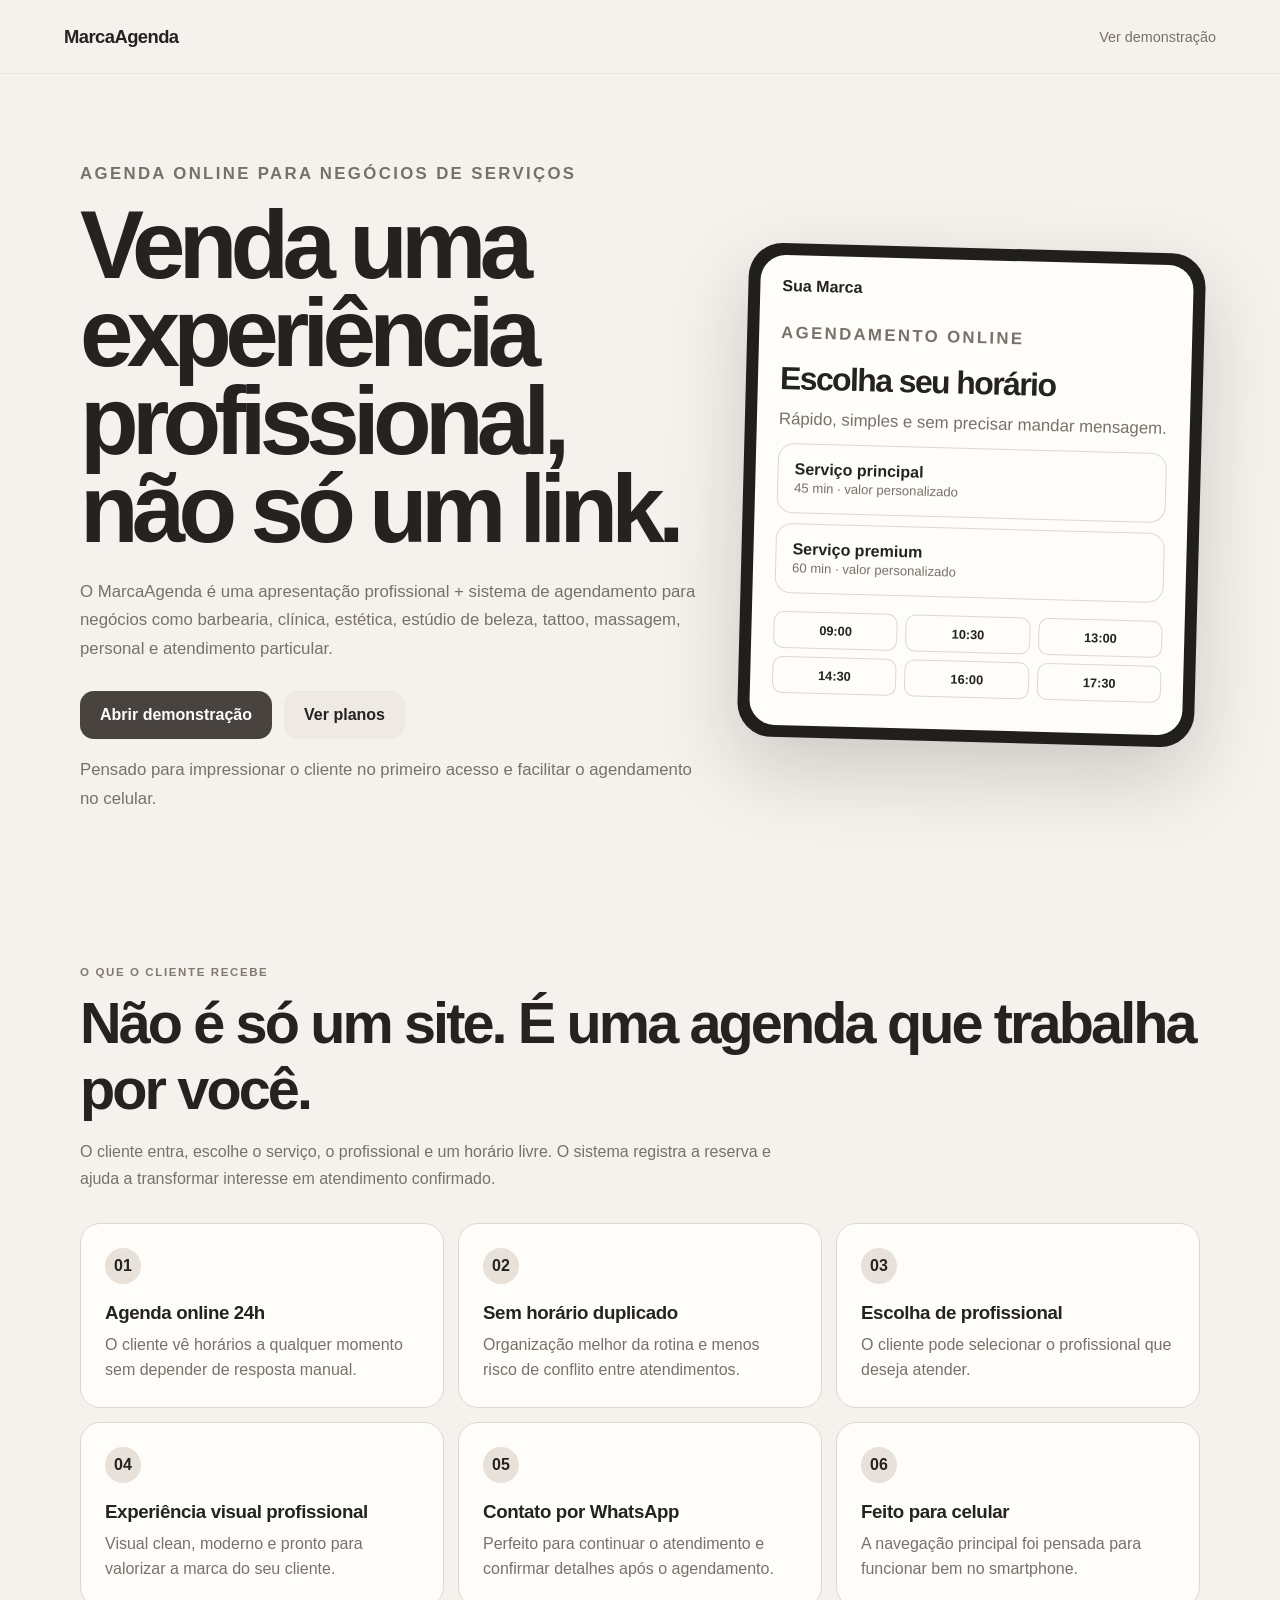
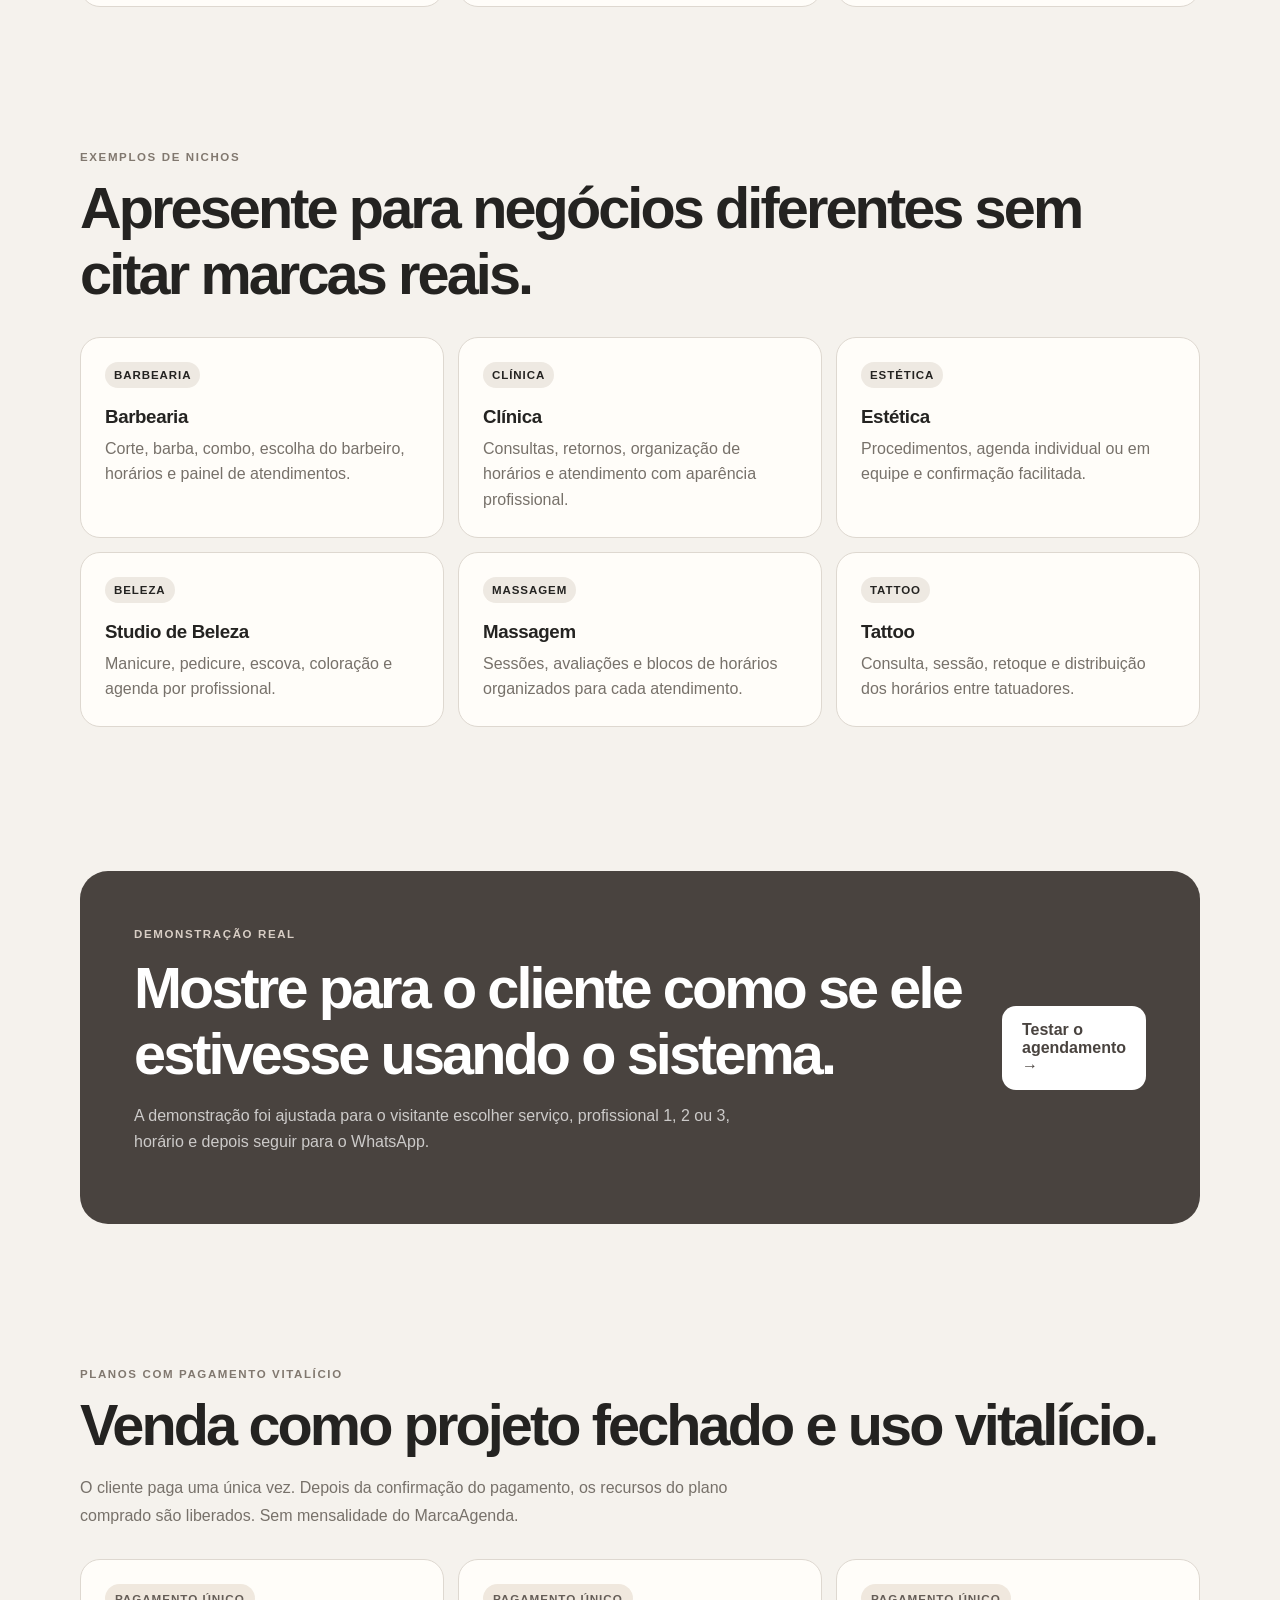
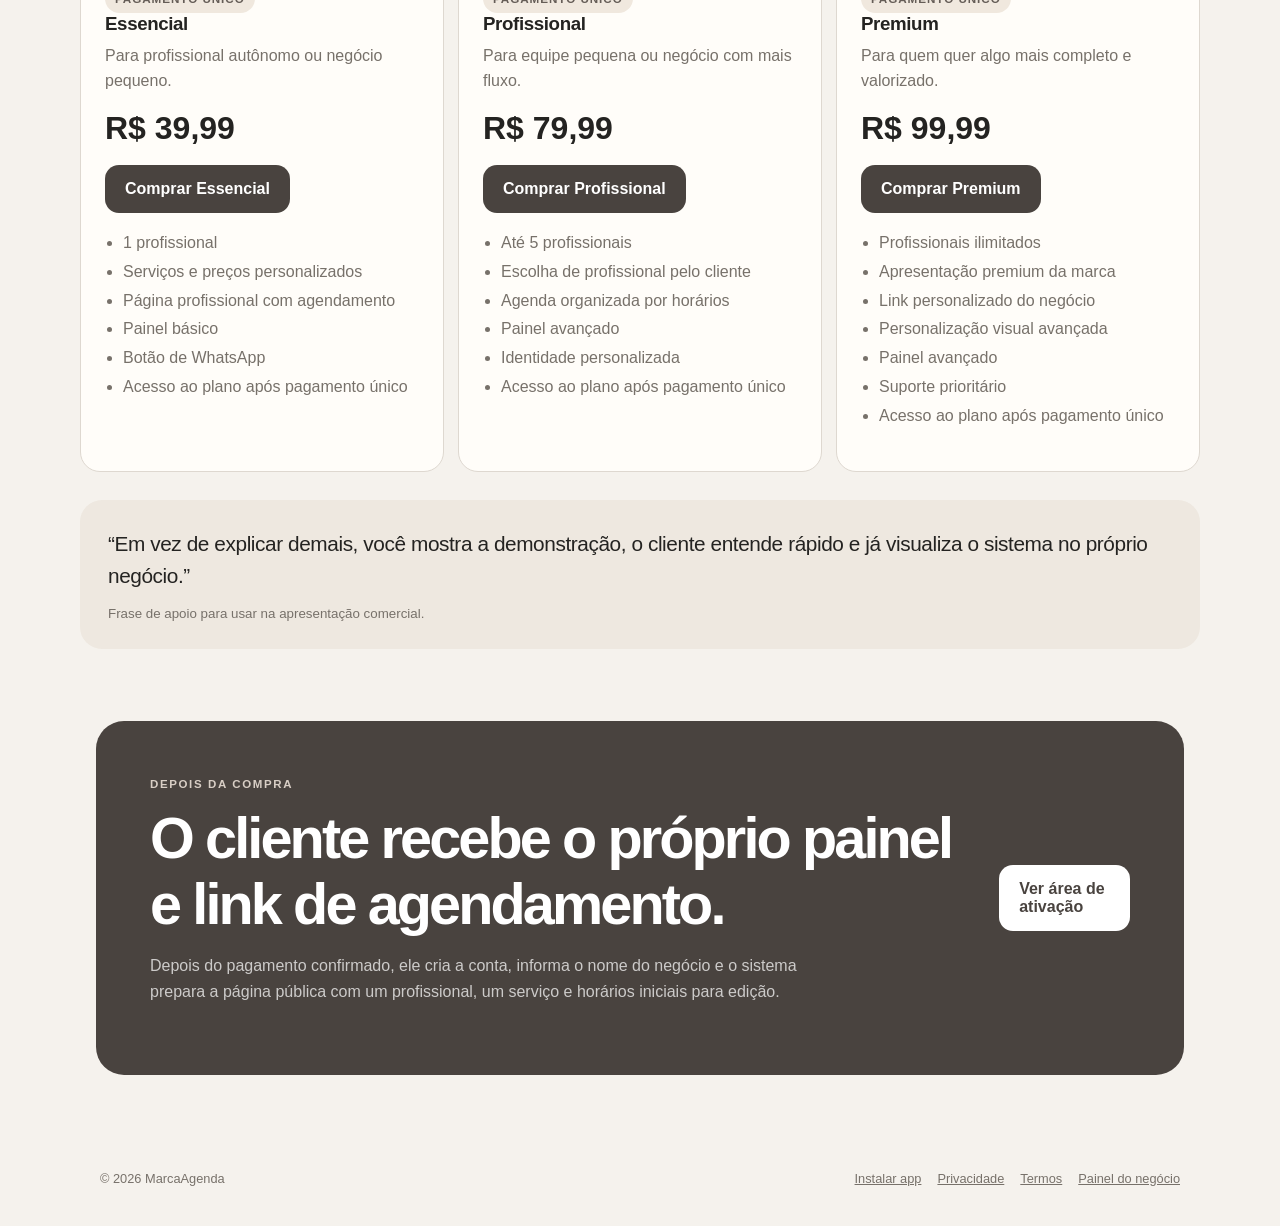
==== index.html @ 830bdfa6 "Add files via upload" ====
<!doctype html>
<html lang="pt-BR">
<head>
  <meta charset="utf-8">
  <meta name="viewport" content="width=device-width,initial-scale=1,viewport-fit=cover">
  <meta name="description" content="Marca Agenda — agendamento online simples, rápido e profissional.">
  <meta name="application-name" content="Marca Agenda">
  <meta name="author" content="Marca Agenda">

  <meta property="og:type" content="website">
  <meta property="og:site_name" content="Marca Agenda">
  <meta property="og:title" content="Marca Agenda">
  <meta property="og:description" content="Agendamento online simples, rápido e profissional.">

  <meta name="twitter:card" content="summary">
  <meta name="twitter:title" content="Marca Agenda">
  <meta name="twitter:description" content="Agendamento online simples, rápido e profissional.">

  <title>Marca Agenda</title>
  <link rel="stylesheet" href="./styles.css">
  <style>
    .sales-shell{width:min(1120px,calc(100% - 32px));margin:auto}
    .sales-hero{padding:86px 0 64px;display:grid;grid-template-columns:1.15fr .85fr;gap:44px;align-items:center}
    .sales-hero h1{font-size:clamp(3rem,8vw,6rem);line-height:.92;letter-spacing:-.07em;margin:0 0 24px;max-width:850px}
    .sales-hero p{font-size:1.05rem;line-height:1.7;color:var(--muted);max-width:650px}
    .hero-actions{display:flex;gap:12px;flex-wrap:wrap;margin-top:28px}
    .cta{display:inline-flex;align-items:center;justify-content:center;text-decoration:none;border-radius:14px;padding:15px 20px;font-weight:760}
    .cta.primary-cta{background:var(--accent);color:white}.cta.soft{background:var(--surface-2);color:var(--text)}
    .mock-phone{background:#211f1d;border-radius:34px;padding:12px;box-shadow:0 30px 80px rgba(20,15,10,.18);transform:rotate(1.5deg)}
    .mock-screen{background:#fffdf9;border-radius:25px;padding:22px;min-height:470px}
    .mock-brand{font-weight:800;margin-bottom:24px}.mock-card{border:1px solid var(--line);border-radius:16px;padding:16px;margin:10px 0}
    .mock-card strong{display:block}.mock-card span{font-size:.82rem;color:var(--muted)}
    .mock-times{display:grid;grid-template-columns:repeat(3,1fr);gap:8px;margin-top:18px}.mock-times b{padding:10px;border:1px solid var(--line);border-radius:10px;text-align:center;font-size:.8rem}
    .section{padding:72px 0}.section-title{font-size:clamp(2rem,5vw,3.6rem);letter-spacing:-.05em;margin:0 0 14px}.section-sub{color:var(--muted);max-width:700px;line-height:1.7}
    .feature-grid,.use-grid,.price-grid{display:grid;grid-template-columns:repeat(3,1fr);gap:14px;margin-top:30px}
    .feature,.use-card,.price-card{background:var(--surface);border:1px solid var(--line);border-radius:20px;padding:24px}
    .feature .num{width:36px;height:36px;border-radius:50%;display:grid;place-items:center;background:var(--accent-soft);font-weight:800;margin-bottom:18px}
    .feature h3,.use-card h3,.price-card h3{margin:0 0 8px;letter-spacing:-.02em}.feature p,.use-card p,.price-card p{color:var(--muted);line-height:1.6;margin:0}
    .use-card .tag{display:inline-block;font-size:.72rem;font-weight:800;letter-spacing:.08em;background:var(--surface-2);padding:7px 9px;border-radius:999px;margin-bottom:18px}
    .demo-band{background:var(--accent);color:white;border-radius:28px;padding:clamp(28px,5vw,54px);display:flex;justify-content:space-between;align-items:center;gap:30px}
    .demo-band p{color:rgba(255,255,255,.72);line-height:1.6;max-width:650px}.demo-band .cta{background:white;color:var(--accent)}
    .price-card strong{display:block;font-size:2rem;margin:16px 0 4px}.price-card ul{padding-left:18px;color:var(--muted);line-height:1.8}
    .mini-note{font-size:.78rem;color:var(--muted)}
    .small-kicker{font-size:.72rem;letter-spacing:.08em;font-weight:800;color:#7a7169}
    .testimonial{background:#eee8e0;border-radius:22px;padding:28px;margin-top:28px}.testimonial blockquote{margin:0;font-size:1.3rem;line-height:1.55;letter-spacing:-.02em}.testimonial small{display:block;margin-top:14px;color:var(--muted)}
    .plan-badge{display:inline-block;background:#f0e8de;border-radius:999px;padding:8px 10px;font-size:.73rem;font-weight:800;letter-spacing:.08em;color:#655d57}
    @media(max-width:820px){.sales-hero{grid-template-columns:1fr;padding-top:52px}.mock-phone{max-width:420px;margin:auto}.feature-grid,.use-grid,.price-grid{grid-template-columns:1fr}.demo-band{flex-direction:column;align-items:flex-start}}
  </style>
<link rel="manifest" href="./manifest.webmanifest">
<link rel="apple-touch-icon" href="./icons/icon-180.png">
<meta name="apple-mobile-web-app-capable" content="yes">
<meta name="apple-mobile-web-app-title" content="MarcaAgenda">
<meta name="theme-color" content="#f5f2ed">
</head>
<body>
  <header class="topbar">
    <a class="brand" href="./">MarcaAgenda</a>
    <a class="quiet-link" href="./demo.html">Ver demonstração</a>
  </header>

  <main class="sales-shell">
    <section class="sales-hero">
      <div>
        <p class="eyebrow">AGENDA ONLINE PARA NEGÓCIOS DE SERVIÇOS</p>
        <h1>Venda uma experiência profissional, não só um link.</h1>
        <p>O MarcaAgenda é uma apresentação profissional + sistema de agendamento para negócios como barbearia, clínica, estética, estúdio de beleza, tattoo, massagem, personal e atendimento particular.</p>
        <div class="hero-actions">
          <a class="cta primary-cta" href="./demo.html">Abrir demonstração</a>
          <a class="cta soft" href="#planos">Ver planos</a>
        </div>
        <p class="mini-note">Pensado para impressionar o cliente no primeiro acesso e facilitar o agendamento no celular.</p>
      </div>
      <div class="mock-phone">
        <div class="mock-screen">
          <div class="mock-brand">Sua Marca</div>
          <p class="eyebrow">AGENDAMENTO ONLINE</p>
          <h2 style="font-size:2rem;letter-spacing:-.05em;margin:0 0 8px">Escolha seu horário</h2>
          <p class="muted">Rápido, simples e sem precisar mandar mensagem.</p>
          <div class="mock-card"><strong>Serviço principal</strong><span>45 min · valor personalizado</span></div>
          <div class="mock-card"><strong>Serviço premium</strong><span>60 min · valor personalizado</span></div>
          <div class="mock-times"><b>09:00</b><b>10:30</b><b>13:00</b><b>14:30</b><b>16:00</b><b>17:30</b></div>
        </div>
      </div>
    </section>

    <section class="section">
      <p class="eyebrow">O QUE O CLIENTE RECEBE</p>
      <h2 class="section-title">Não é só um site. É uma agenda que trabalha por você.</h2>
      <p class="section-sub">O cliente entra, escolhe o serviço, o profissional e um horário livre. O sistema registra a reserva e ajuda a transformar interesse em atendimento confirmado.</p>
      <div class="feature-grid">
        <article class="feature"><div class="num">01</div><h3>Agenda online 24h</h3><p>O cliente vê horários a qualquer momento sem depender de resposta manual.</p></article>
        <article class="feature"><div class="num">02</div><h3>Sem horário duplicado</h3><p>Organização melhor da rotina e menos risco de conflito entre atendimentos.</p></article>
        <article class="feature"><div class="num">03</div><h3>Escolha de profissional</h3><p>O cliente pode selecionar o profissional que deseja atender.</p></article>
        <article class="feature"><div class="num">04</div><h3>Experiência visual profissional</h3><p>Visual clean, moderno e pronto para valorizar a marca do seu cliente.</p></article>
        <article class="feature"><div class="num">05</div><h3>Contato por WhatsApp</h3><p>Perfeito para continuar o atendimento e confirmar detalhes após o agendamento.</p></article>
        <article class="feature"><div class="num">06</div><h3>Feito para celular</h3><p>A navegação principal foi pensada para funcionar bem no smartphone.</p></article>
      </div>
    </section>

    <section class="section">
      <p class="eyebrow">EXEMPLOS DE NICHOS</p>
      <h2 class="section-title">Apresente para negócios diferentes sem citar marcas reais.</h2>
      <div class="use-grid">
        <article class="use-card"><span class="tag">BARBEARIA</span><h3>Barbearia</h3><p>Corte, barba, combo, escolha do barbeiro, horários e painel de atendimentos.</p></article>
        <article class="use-card"><span class="tag">CLÍNICA</span><h3>Clínica</h3><p>Consultas, retornos, organização de horários e atendimento com aparência profissional.</p></article>
        <article class="use-card"><span class="tag">ESTÉTICA</span><h3>Estética</h3><p>Procedimentos, agenda individual ou em equipe e confirmação facilitada.</p></article>
        <article class="use-card"><span class="tag">BELEZA</span><h3>Studio de Beleza</h3><p>Manicure, pedicure, escova, coloração e agenda por profissional.</p></article>
        <article class="use-card"><span class="tag">MASSAGEM</span><h3>Massagem</h3><p>Sessões, avaliações e blocos de horários organizados para cada atendimento.</p></article>
        <article class="use-card"><span class="tag">TATTOO</span><h3>Tattoo</h3><p>Consulta, sessão, retoque e distribuição dos horários entre tatuadores.</p></article>
      </div>
    </section>

    <section class="section">
      <div class="demo-band">
        <div>
          <p class="eyebrow" style="color:#d8cec5">DEMONSTRAÇÃO REAL</p>
          <h2 class="section-title" style="margin-bottom:10px">Mostre para o cliente como se ele estivesse usando o sistema.</h2>
          <p>A demonstração foi ajustada para o visitante escolher serviço, profissional 1, 2 ou 3, horário e depois seguir para o WhatsApp.</p>
        </div>
        <a class="cta" href="./demo.html">Testar o agendamento →</a>
      </div>
    </section>

    <section class="section" id="planos">
      <p class="eyebrow">PLANOS COM PAGAMENTO VITALÍCIO</p>
      <h2 class="section-title">Venda como projeto fechado e uso vitalício.</h2>
      <p class="section-sub">O cliente paga uma única vez. Depois da confirmação do pagamento, os recursos do plano comprado são liberados. Sem mensalidade do MarcaAgenda.</p>
      <div class="price-grid">
        <article class="price-card">
          <span class="plan-badge">PAGAMENTO ÚNICO</span>
          <h3>Essencial</h3>
          <p>Para profissional autônomo ou negócio pequeno.</p>
          <strong>R$ 39,99</strong><a class="cta primary-cta" href="./pagamento.html?plano=essential" style="margin-top:14px">Comprar Essencial</a>
          <ul>
            <li>1 profissional</li>
            <li>Serviços e preços personalizados</li>
            <li>Página profissional com agendamento</li>
            <li>Painel básico</li>
            <li>Botão de WhatsApp</li>
            <li>Acesso ao plano após pagamento único</li>
          </ul>
        </article>
        <article class="price-card">
          <span class="plan-badge">PAGAMENTO ÚNICO</span>
          <h3>Profissional</h3>
          <p>Para equipe pequena ou negócio com mais fluxo.</p>
          <strong>R$ 79,99</strong><a class="cta primary-cta" href="./pagamento.html?plano=professional" style="margin-top:14px">Comprar Profissional</a>
          <ul>
            <li>Até 5 profissionais</li>
            <li>Escolha de profissional pelo cliente</li>
            <li>Agenda organizada por horários</li>
            <li>Painel avançado</li>
            <li>Identidade personalizada</li>
            <li>Acesso ao plano após pagamento único</li>
          </ul>
        </article>
        <article class="price-card">
          <span class="plan-badge">PAGAMENTO ÚNICO</span>
          <h3>Premium</h3>
          <p>Para quem quer algo mais completo e valorizado.</p>
          <strong>R$ 99,99</strong><a class="cta primary-cta" href="./pagamento.html?plano=premium" style="margin-top:14px">Comprar Premium</a>
          <ul>
            <li>Profissionais ilimitados</li>
            <li>Apresentação premium da marca</li>
            <li>Link personalizado do negócio</li>
            <li>Personalização visual avançada</li>
            <li>Painel avançado</li>
            <li>Suporte prioritário</li>
            <li>Acesso ao plano após pagamento único</li>
          </ul>
        </article>
      </div>
      <div class="testimonial">
        <blockquote>“Em vez de explicar demais, você mostra a demonstração, o cliente entende rápido e já visualiza o sistema no próprio negócio.”</blockquote>
        <small>Frase de apoio para usar na apresentação comercial.</small>
      </div>
    </section>
  <section class="sales-shell" style="padding-bottom:72px"><div class="demo-band"><div><p class="eyebrow" style="color:#d8cec5">DEPOIS DA COMPRA</p><h2 class="section-title" style="margin-bottom:10px">O cliente recebe o próprio painel e link de agendamento.</h2><p>Depois do pagamento confirmado, ele cria a conta, informa o nome do negócio e o sistema prepara a página pública com um profissional, um serviço e horários iniciais para edição.</p></div><a class="cta" href="./ativar.html">Ver área de ativação</a></div></section></main>

  <footer>
    <span>© 2026 MarcaAgenda</span>
    <nav><a href="./instalar.html">Instalar app</a><a href="./privacidade.html">Privacidade</a><a href="./termos.html">Termos</a><a href="./admin.html">Painel do negócio</a></nav>
  </footer>
<script src="./pwa.js" defer></script>
</body>
</html>
---- styles.css ----
:root{
  --bg:#f5f2ed;--surface:#fffdf9;--surface-2:#eee9e2;--text:#242321;--muted:#77716a;
  --line:#ded8d0;--accent:#49433f;--accent-soft:#e8e1d9;--ok:#305f47;--danger:#8a3c35;
  --shadow:0 20px 55px rgba(40,33,28,.08);--radius:24px
}
*{box-sizing:border-box}html{scroll-behavior:smooth}body{margin:0;background:var(--bg);color:var(--text);font-family:Inter,ui-sans-serif,-apple-system,BlinkMacSystemFont,"Segoe UI",sans-serif}
a{color:inherit}.topbar{height:74px;display:flex;align-items:center;justify-content:space-between;padding:0 clamp(20px,5vw,72px);border-bottom:1px solid rgba(80,70,60,.08)}
.brand{text-decoration:none;font-weight:760;letter-spacing:-.03em;font-size:1.15rem}.quiet-link{text-decoration:none;font-size:.9rem;color:var(--muted)}
.shell{width:min(1080px,calc(100% - 32px));margin:0 auto;padding:72px 0 56px}.hero{display:flex;align-items:end;justify-content:space-between;gap:24px;margin-bottom:28px}
.eyebrow{font-size:.72rem;font-weight:800;letter-spacing:.14em;color:#81786f;margin:0 0 12px}.hero h1{font-size:clamp(2.2rem,7vw,4.8rem);line-height:.95;letter-spacing:-.06em;margin:0 0 18px;max-width:760px}
.muted,.panel-head p{color:var(--muted);margin:0;line-height:1.55}.status-pill{border:1px solid var(--line);background:rgba(255,255,255,.38);padding:10px 14px;border-radius:999px;font-size:.82rem;color:var(--muted);white-space:nowrap}
.booking-card{background:var(--surface);border:1px solid var(--line);border-radius:var(--radius);box-shadow:var(--shadow);overflow:hidden}.steps{display:grid;grid-template-columns:repeat(4,1fr);border-bottom:1px solid var(--line)}
.step{appearance:none;border:0;background:transparent;padding:18px 12px;color:#8a837b;font-weight:650}.step span{display:inline-grid;place-items:center;width:25px;height:25px;border-radius:50%;border:1px solid var(--line);margin-right:7px;font-size:.78rem}.step.active{color:var(--text);background:#faf7f3}.step.active span{background:var(--accent);color:white;border-color:var(--accent)}
.panel{padding:clamp(24px,5vw,52px)}.panel-head{margin-bottom:26px}.panel-head h2{font-size:clamp(1.5rem,4vw,2.2rem);letter-spacing:-.04em;margin:8px 0 8px}.back{border:0;background:transparent;padding:0;color:var(--muted);cursor:pointer}
.hidden{display:none!important}.option-grid{display:grid;grid-template-columns:repeat(auto-fit,minmax(220px,1fr));gap:12px}.option{border:1px solid var(--line);background:#fff;border-radius:17px;padding:20px;text-align:left;cursor:pointer;transition:.18s ease}.option:hover{transform:translateY(-2px);border-color:#bdb3aa}.option strong{display:block;font-size:1rem;margin-bottom:7px}.option .meta{color:var(--muted);font-size:.88rem}.option .price{margin-top:14px;font-weight:760}
.field{display:flex;flex-direction:column;gap:8px}.field span{font-size:.82rem;font-weight:700;color:#635d57}.field input,.field textarea{width:100%;border:1px solid var(--line);background:white;border-radius:14px;padding:14px 15px;font:inherit;color:var(--text);outline:none}.field input:focus,.field textarea:focus{border-color:#91877e;box-shadow:0 0 0 3px rgba(73,67,63,.08)}.field.compact{max-width:280px;margin-bottom:22px}
.time-grid{display:grid;grid-template-columns:repeat(auto-fill,minmax(94px,1fr));gap:9px}.time{border:1px solid var(--line);background:white;border-radius:12px;padding:12px;cursor:pointer;font-weight:700}.time:hover{border-color:#8b8178}.time.selected{background:var(--accent);color:white}
.form-grid{display:grid;grid-template-columns:1fr 1fr;gap:16px}.form-grid .field:nth-child(4),.consent,.privacy-note,.form-grid button{grid-column:1/-1}.consent{display:flex;gap:10px;align-items:flex-start;color:var(--muted);font-size:.88rem}.privacy-note{font-size:.78rem;line-height:1.5;color:var(--muted)}
.primary,.secondary{border:0;border-radius:14px;padding:15px 18px;font:inherit;font-weight:760;cursor:pointer}.primary{background:var(--accent);color:white}.secondary{background:var(--surface-2);color:var(--text)}.primary:disabled{opacity:.55;cursor:not-allowed}
.alert{margin:20px 24px 0;border:1px solid #e5b9b3;background:#fff5f3;color:var(--danger);padding:13px 15px;border-radius:12px;font-size:.9rem}
.success{text-align:center}.success-icon{width:58px;height:58px;border-radius:50%;display:grid;place-items:center;margin:0 auto 18px;background:#e8f2ec;color:var(--ok);font-size:1.6rem;font-weight:800}.confirmation{margin:24px auto;max-width:480px;background:#f5f1eb;border-radius:16px;padding:18px;line-height:1.7}
footer{display:flex;justify-content:space-between;gap:20px;align-items:center;width:min(1080px,calc(100% - 32px));margin:0 auto;padding:24px 0 40px;color:var(--muted);font-size:.8rem}footer nav{display:flex;gap:16px}
.skeleton-grid:empty:before{content:"Carregando opções...";color:var(--muted)}
.legal{width:min(760px,calc(100% - 32px));margin:0 auto;padding:72px 0}.legal h1{font-size:clamp(2.2rem,7vw,4rem);letter-spacing:-.05em}.legal h2{margin-top:38px}.legal p,.legal li{color:#5f5953;line-height:1.75}
.admin-shell{width:min(1180px,calc(100% - 32px));margin:0 auto;padding:48px 0}.admin-card{background:var(--surface);border:1px solid var(--line);border-radius:var(--radius);padding:28px}.admin-grid{display:grid;grid-template-columns:repeat(3,1fr);gap:12px}.metric{background:#f5f1eb;border-radius:16px;padding:18px}.metric strong{font-size:1.7rem;display:block;margin-top:6px}.table-wrap{overflow:auto;margin-top:18px}table{width:100%;border-collapse:collapse}th,td{text-align:left;padding:13px;border-bottom:1px solid var(--line);font-size:.88rem}th{color:var(--muted);font-size:.75rem}
@media(max-width:720px){.shell{padding-top:40px}.hero{align-items:flex-start;flex-direction:column}.status-pill{display:none}.steps{overflow:auto;grid-template-columns:repeat(4,minmax(125px,1fr))}.step{font-size:.78rem}.form-grid{grid-template-columns:1fr}.admin-grid{grid-template-columns:1fr}.topbar{padding:0 20px}}

.slot-group{width:100%;margin:8px 0 20px}.slot-group h3{font-size:.92rem;color:var(--muted);margin:0 0 10px;letter-spacing:.02em}

/* Installable app: respect device safe areas and keep forms usable on mobile. */
.ma-connection{padding:12px 20px;background:#fff5e7;color:#553b16;text-align:center;font-size:.9rem;line-height:1.5}
.ma-connection[hidden],[data-install-app][hidden]{display:none!important}
@media(display-mode:standalone){body{padding-top:env(safe-area-inset-top);padding-bottom:env(safe-area-inset-bottom)}.topbar{height:auto;min-height:74px;gap:12px;flex-wrap:wrap;padding-top:14px;padding-bottom:14px}}
@media(max-width:720px){input,select,textarea{font-size:16px!important}footer,footer nav{flex-wrap:wrap}.topbar{gap:12px}.topbar .quiet-link{font-size:.8rem}}
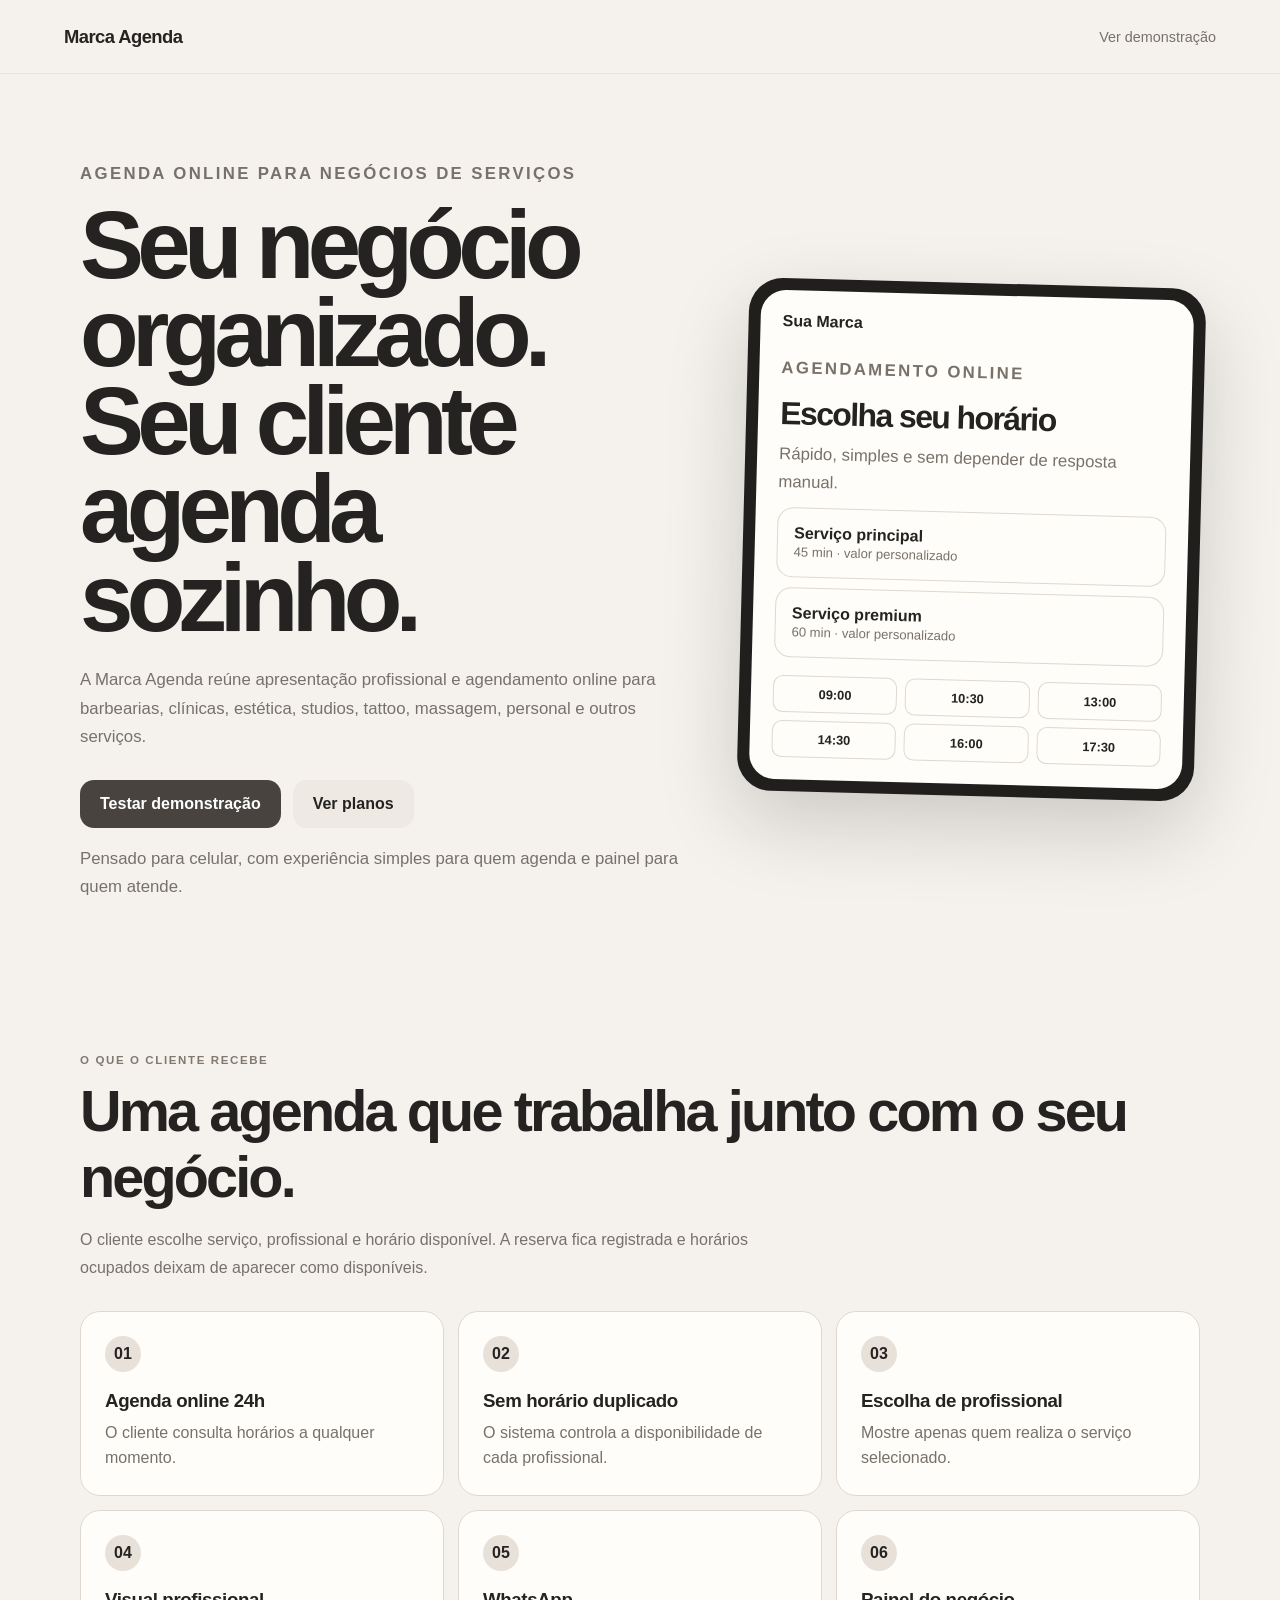
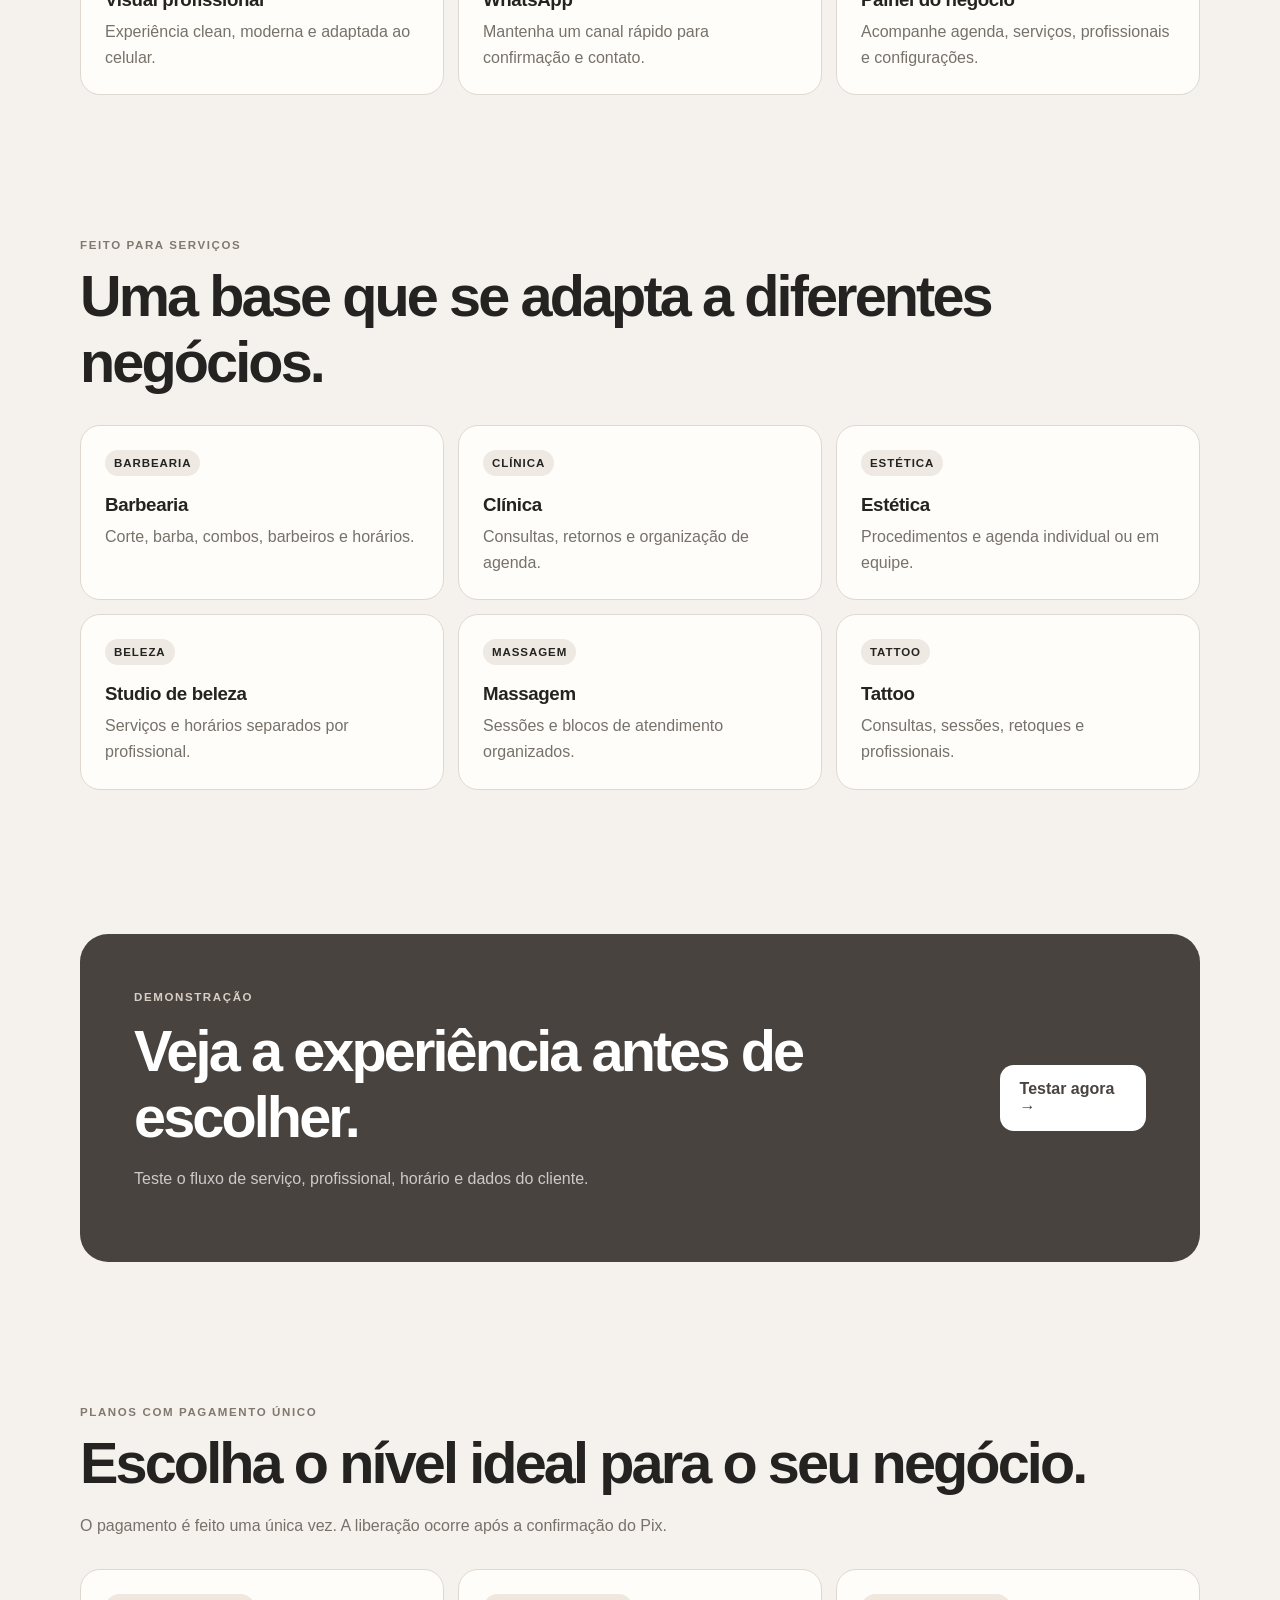
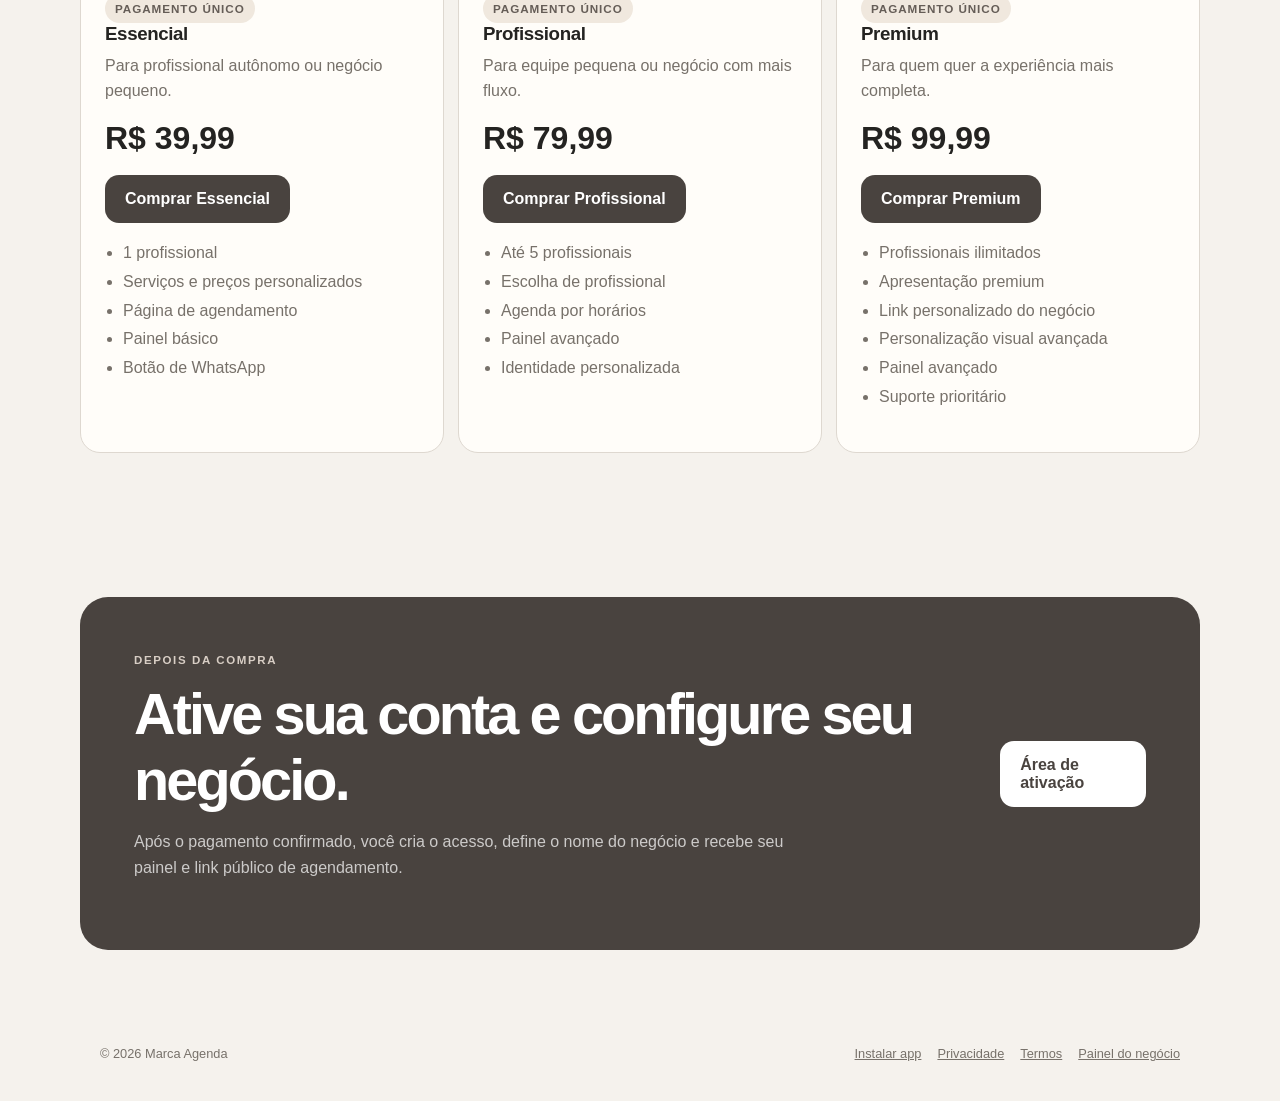
==== commit f4d72c5f: "Add files via upload" ====
--- a/index.html
+++ b/index.html
@@ -3,20 +3,30 @@
 <head>
   <meta charset="utf-8">
   <meta name="viewport" content="width=device-width,initial-scale=1,viewport-fit=cover">
-  <meta name="description" content="Marca Agenda — agendamento online simples, rápido e profissional.">
+  <meta name="description" content="Marca Agenda — agendamento online simples, rápido e profissional para negócios de serviços.">
   <meta name="application-name" content="Marca Agenda">
   <meta name="author" content="Marca Agenda">
+  <meta name="theme-color" content="#f5f2ed">
+
+  <link rel="canonical" href="https://marcaagenda.distrito21.dev/">
+  <link rel="manifest" href="./manifest.webmanifest">
+  <link rel="icon" href="./icon-192.png" sizes="192x192">
+  <link rel="apple-touch-icon" href="./icon-180.png">
 
   <meta property="og:type" content="website">
   <meta property="og:site_name" content="Marca Agenda">
   <meta property="og:title" content="Marca Agenda">
   <meta property="og:description" content="Agendamento online simples, rápido e profissional.">
+  <meta property="og:url" content="https://marcaagenda.distrito21.dev/">
 
   <meta name="twitter:card" content="summary">
   <meta name="twitter:title" content="Marca Agenda">
   <meta name="twitter:description" content="Agendamento online simples, rápido e profissional.">
 
-  <title>Marca Agenda</title>
+  <meta name="apple-mobile-web-app-capable" content="yes">
+  <meta name="apple-mobile-web-app-title" content="Marca Agenda">
+
+  <title>Marca Agenda — Agendamento online para negócios</title>
   <link rel="stylesheet" href="./styles.css">
   <style>
     .sales-shell{width:min(1120px,calc(100% - 32px));margin:auto}
@@ -40,21 +50,13 @@
     .demo-band{background:var(--accent);color:white;border-radius:28px;padding:clamp(28px,5vw,54px);display:flex;justify-content:space-between;align-items:center;gap:30px}
     .demo-band p{color:rgba(255,255,255,.72);line-height:1.6;max-width:650px}.demo-band .cta{background:white;color:var(--accent)}
     .price-card strong{display:block;font-size:2rem;margin:16px 0 4px}.price-card ul{padding-left:18px;color:var(--muted);line-height:1.8}
-    .mini-note{font-size:.78rem;color:var(--muted)}
-    .small-kicker{font-size:.72rem;letter-spacing:.08em;font-weight:800;color:#7a7169}
-    .testimonial{background:#eee8e0;border-radius:22px;padding:28px;margin-top:28px}.testimonial blockquote{margin:0;font-size:1.3rem;line-height:1.55;letter-spacing:-.02em}.testimonial small{display:block;margin-top:14px;color:var(--muted)}
-    .plan-badge{display:inline-block;background:#f0e8de;border-radius:999px;padding:8px 10px;font-size:.73rem;font-weight:800;letter-spacing:.08em;color:#655d57}
+    .mini-note{font-size:.78rem;color:var(--muted)}.plan-badge{display:inline-block;background:#f0e8de;border-radius:999px;padding:8px 10px;font-size:.73rem;font-weight:800;letter-spacing:.08em;color:#655d57}
     @media(max-width:820px){.sales-hero{grid-template-columns:1fr;padding-top:52px}.mock-phone{max-width:420px;margin:auto}.feature-grid,.use-grid,.price-grid{grid-template-columns:1fr}.demo-band{flex-direction:column;align-items:flex-start}}
   </style>
-<link rel="manifest" href="./manifest.webmanifest">
-<link rel="apple-touch-icon" href="./icons/icon-180.png">
-<meta name="apple-mobile-web-app-capable" content="yes">
-<meta name="apple-mobile-web-app-title" content="MarcaAgenda">
-<meta name="theme-color" content="#f5f2ed">
 </head>
 <body>
   <header class="topbar">
-    <a class="brand" href="./">MarcaAgenda</a>
+    <a class="brand" href="./">Marca Agenda</a>
     <a class="quiet-link" href="./demo.html">Ver demonstração</a>
   </header>
 
@@ -62,20 +64,20 @@
     <section class="sales-hero">
       <div>
         <p class="eyebrow">AGENDA ONLINE PARA NEGÓCIOS DE SERVIÇOS</p>
-        <h1>Venda uma experiência profissional, não só um link.</h1>
-        <p>O MarcaAgenda é uma apresentação profissional + sistema de agendamento para negócios como barbearia, clínica, estética, estúdio de beleza, tattoo, massagem, personal e atendimento particular.</p>
+        <h1>Seu negócio organizado. Seu cliente agenda sozinho.</h1>
+        <p>A Marca Agenda reúne apresentação profissional e agendamento online para barbearias, clínicas, estética, studios, tattoo, massagem, personal e outros serviços.</p>
         <div class="hero-actions">
-          <a class="cta primary-cta" href="./demo.html">Abrir demonstração</a>
+          <a class="cta primary-cta" href="./demo.html">Testar demonstração</a>
           <a class="cta soft" href="#planos">Ver planos</a>
         </div>
-        <p class="mini-note">Pensado para impressionar o cliente no primeiro acesso e facilitar o agendamento no celular.</p>
+        <p class="mini-note">Pensado para celular, com experiência simples para quem agenda e painel para quem atende.</p>
       </div>
       <div class="mock-phone">
         <div class="mock-screen">
           <div class="mock-brand">Sua Marca</div>
           <p class="eyebrow">AGENDAMENTO ONLINE</p>
           <h2 style="font-size:2rem;letter-spacing:-.05em;margin:0 0 8px">Escolha seu horário</h2>
-          <p class="muted">Rápido, simples e sem precisar mandar mensagem.</p>
+          <p class="muted">Rápido, simples e sem depender de resposta manual.</p>
           <div class="mock-card"><strong>Serviço principal</strong><span>45 min · valor personalizado</span></div>
           <div class="mock-card"><strong>Serviço premium</strong><span>60 min · valor personalizado</span></div>
           <div class="mock-times"><b>09:00</b><b>10:30</b><b>13:00</b><b>14:30</b><b>16:00</b><b>17:30</b></div>
@@ -85,102 +87,87 @@
 
     <section class="section">
       <p class="eyebrow">O QUE O CLIENTE RECEBE</p>
-      <h2 class="section-title">Não é só um site. É uma agenda que trabalha por você.</h2>
-      <p class="section-sub">O cliente entra, escolhe o serviço, o profissional e um horário livre. O sistema registra a reserva e ajuda a transformar interesse em atendimento confirmado.</p>
+      <h2 class="section-title">Uma agenda que trabalha junto com o seu negócio.</h2>
+      <p class="section-sub">O cliente escolhe serviço, profissional e horário disponível. A reserva fica registrada e horários ocupados deixam de aparecer como disponíveis.</p>
       <div class="feature-grid">
-        <article class="feature"><div class="num">01</div><h3>Agenda online 24h</h3><p>O cliente vê horários a qualquer momento sem depender de resposta manual.</p></article>
-        <article class="feature"><div class="num">02</div><h3>Sem horário duplicado</h3><p>Organização melhor da rotina e menos risco de conflito entre atendimentos.</p></article>
-        <article class="feature"><div class="num">03</div><h3>Escolha de profissional</h3><p>O cliente pode selecionar o profissional que deseja atender.</p></article>
-        <article class="feature"><div class="num">04</div><h3>Experiência visual profissional</h3><p>Visual clean, moderno e pronto para valorizar a marca do seu cliente.</p></article>
-        <article class="feature"><div class="num">05</div><h3>Contato por WhatsApp</h3><p>Perfeito para continuar o atendimento e confirmar detalhes após o agendamento.</p></article>
-        <article class="feature"><div class="num">06</div><h3>Feito para celular</h3><p>A navegação principal foi pensada para funcionar bem no smartphone.</p></article>
+        <article class="feature"><div class="num">01</div><h3>Agenda online 24h</h3><p>O cliente consulta horários a qualquer momento.</p></article>
+        <article class="feature"><div class="num">02</div><h3>Sem horário duplicado</h3><p>O sistema controla a disponibilidade de cada profissional.</p></article>
+        <article class="feature"><div class="num">03</div><h3>Escolha de profissional</h3><p>Mostre apenas quem realiza o serviço selecionado.</p></article>
+        <article class="feature"><div class="num">04</div><h3>Visual profissional</h3><p>Experiência clean, moderna e adaptada ao celular.</p></article>
+        <article class="feature"><div class="num">05</div><h3>WhatsApp</h3><p>Mantenha um canal rápido para confirmação e contato.</p></article>
+        <article class="feature"><div class="num">06</div><h3>Painel do negócio</h3><p>Acompanhe agenda, serviços, profissionais e configurações.</p></article>
       </div>
     </section>
 
     <section class="section">
-      <p class="eyebrow">EXEMPLOS DE NICHOS</p>
-      <h2 class="section-title">Apresente para negócios diferentes sem citar marcas reais.</h2>
+      <p class="eyebrow">FEITO PARA SERVIÇOS</p>
+      <h2 class="section-title">Uma base que se adapta a diferentes negócios.</h2>
       <div class="use-grid">
-        <article class="use-card"><span class="tag">BARBEARIA</span><h3>Barbearia</h3><p>Corte, barba, combo, escolha do barbeiro, horários e painel de atendimentos.</p></article>
-        <article class="use-card"><span class="tag">CLÍNICA</span><h3>Clínica</h3><p>Consultas, retornos, organização de horários e atendimento com aparência profissional.</p></article>
-        <article class="use-card"><span class="tag">ESTÉTICA</span><h3>Estética</h3><p>Procedimentos, agenda individual ou em equipe e confirmação facilitada.</p></article>
-        <article class="use-card"><span class="tag">BELEZA</span><h3>Studio de Beleza</h3><p>Manicure, pedicure, escova, coloração e agenda por profissional.</p></article>
-        <article class="use-card"><span class="tag">MASSAGEM</span><h3>Massagem</h3><p>Sessões, avaliações e blocos de horários organizados para cada atendimento.</p></article>
-        <article class="use-card"><span class="tag">TATTOO</span><h3>Tattoo</h3><p>Consulta, sessão, retoque e distribuição dos horários entre tatuadores.</p></article>
+        <article class="use-card"><span class="tag">BARBEARIA</span><h3>Barbearia</h3><p>Corte, barba, combos, barbeiros e horários.</p></article>
+        <article class="use-card"><span class="tag">CLÍNICA</span><h3>Clínica</h3><p>Consultas, retornos e organização de agenda.</p></article>
+        <article class="use-card"><span class="tag">ESTÉTICA</span><h3>Estética</h3><p>Procedimentos e agenda individual ou em equipe.</p></article>
+        <article class="use-card"><span class="tag">BELEZA</span><h3>Studio de beleza</h3><p>Serviços e horários separados por profissional.</p></article>
+        <article class="use-card"><span class="tag">MASSAGEM</span><h3>Massagem</h3><p>Sessões e blocos de atendimento organizados.</p></article>
+        <article class="use-card"><span class="tag">TATTOO</span><h3>Tattoo</h3><p>Consultas, sessões, retoques e profissionais.</p></article>
       </div>
     </section>
 
     <section class="section">
       <div class="demo-band">
         <div>
-          <p class="eyebrow" style="color:#d8cec5">DEMONSTRAÇÃO REAL</p>
-          <h2 class="section-title" style="margin-bottom:10px">Mostre para o cliente como se ele estivesse usando o sistema.</h2>
-          <p>A demonstração foi ajustada para o visitante escolher serviço, profissional 1, 2 ou 3, horário e depois seguir para o WhatsApp.</p>
+          <p class="eyebrow" style="color:#d8cec5">DEMONSTRAÇÃO</p>
+          <h2 class="section-title" style="margin-bottom:10px">Veja a experiência antes de escolher.</h2>
+          <p>Teste o fluxo de serviço, profissional, horário e dados do cliente.</p>
         </div>
-        <a class="cta" href="./demo.html">Testar o agendamento →</a>
+        <a class="cta" href="./demo.html">Testar agora →</a>
       </div>
     </section>
 
     <section class="section" id="planos">
-      <p class="eyebrow">PLANOS COM PAGAMENTO VITALÍCIO</p>
-      <h2 class="section-title">Venda como projeto fechado e uso vitalício.</h2>
-      <p class="section-sub">O cliente paga uma única vez. Depois da confirmação do pagamento, os recursos do plano comprado são liberados. Sem mensalidade do MarcaAgenda.</p>
+      <p class="eyebrow">PLANOS COM PAGAMENTO ÚNICO</p>
+      <h2 class="section-title">Escolha o nível ideal para o seu negócio.</h2>
+      <p class="section-sub">O pagamento é feito uma única vez. A liberação ocorre após a confirmação do Pix.</p>
       <div class="price-grid">
         <article class="price-card">
           <span class="plan-badge">PAGAMENTO ÚNICO</span>
-          <h3>Essencial</h3>
-          <p>Para profissional autônomo ou negócio pequeno.</p>
-          <strong>R$ 39,99</strong><a class="cta primary-cta" href="./pagamento.html?plano=essential" style="margin-top:14px">Comprar Essencial</a>
-          <ul>
-            <li>1 profissional</li>
-            <li>Serviços e preços personalizados</li>
-            <li>Página profissional com agendamento</li>
-            <li>Painel básico</li>
-            <li>Botão de WhatsApp</li>
-            <li>Acesso ao plano após pagamento único</li>
-          </ul>
+          <h3>Essencial</h3><p>Para profissional autônomo ou negócio pequeno.</p>
+          <strong>R$ 39,99</strong>
+          <a class="cta primary-cta" href="./pagamento.html?plano=essential" style="margin-top:14px">Comprar Essencial</a>
+          <ul><li>1 profissional</li><li>Serviços e preços personalizados</li><li>Página de agendamento</li><li>Painel básico</li><li>Botão de WhatsApp</li></ul>
         </article>
         <article class="price-card">
           <span class="plan-badge">PAGAMENTO ÚNICO</span>
-          <h3>Profissional</h3>
-          <p>Para equipe pequena ou negócio com mais fluxo.</p>
-          <strong>R$ 79,99</strong><a class="cta primary-cta" href="./pagamento.html?plano=professional" style="margin-top:14px">Comprar Profissional</a>
-          <ul>
-            <li>Até 5 profissionais</li>
-            <li>Escolha de profissional pelo cliente</li>
-            <li>Agenda organizada por horários</li>
-            <li>Painel avançado</li>
-            <li>Identidade personalizada</li>
-            <li>Acesso ao plano após pagamento único</li>
-          </ul>
+          <h3>Profissional</h3><p>Para equipe pequena ou negócio com mais fluxo.</p>
+          <strong>R$ 79,99</strong>
+          <a class="cta primary-cta" href="./pagamento.html?plano=professional" style="margin-top:14px">Comprar Profissional</a>
+          <ul><li>Até 5 profissionais</li><li>Escolha de profissional</li><li>Agenda por horários</li><li>Painel avançado</li><li>Identidade personalizada</li></ul>
         </article>
         <article class="price-card">
           <span class="plan-badge">PAGAMENTO ÚNICO</span>
-          <h3>Premium</h3>
-          <p>Para quem quer algo mais completo e valorizado.</p>
-          <strong>R$ 99,99</strong><a class="cta primary-cta" href="./pagamento.html?plano=premium" style="margin-top:14px">Comprar Premium</a>
-          <ul>
-            <li>Profissionais ilimitados</li>
-            <li>Apresentação premium da marca</li>
-            <li>Link personalizado do negócio</li>
-            <li>Personalização visual avançada</li>
-            <li>Painel avançado</li>
-            <li>Suporte prioritário</li>
-            <li>Acesso ao plano após pagamento único</li>
-          </ul>
+          <h3>Premium</h3><p>Para quem quer a experiência mais completa.</p>
+          <strong>R$ 99,99</strong>
+          <a class="cta primary-cta" href="./pagamento.html?plano=premium" style="margin-top:14px">Comprar Premium</a>
+          <ul><li>Profissionais ilimitados</li><li>Apresentação premium</li><li>Link personalizado do negócio</li><li>Personalização visual avançada</li><li>Painel avançado</li><li>Suporte prioritário</li></ul>
         </article>
       </div>
-      <div class="testimonial">
-        <blockquote>“Em vez de explicar demais, você mostra a demonstração, o cliente entende rápido e já visualiza o sistema no próprio negócio.”</blockquote>
-        <small>Frase de apoio para usar na apresentação comercial.</small>
+    </section>
+
+    <section class="section">
+      <div class="demo-band">
+        <div>
+          <p class="eyebrow" style="color:#d8cec5">DEPOIS DA COMPRA</p>
+          <h2 class="section-title" style="margin-bottom:10px">Ative sua conta e configure seu negócio.</h2>
+          <p>Após o pagamento confirmado, você cria o acesso, define o nome do negócio e recebe seu painel e link público de agendamento.</p>
+        </div>
+        <a class="cta" href="./ativar.html">Área de ativação</a>
       </div>
     </section>
-  <section class="sales-shell" style="padding-bottom:72px"><div class="demo-band"><div><p class="eyebrow" style="color:#d8cec5">DEPOIS DA COMPRA</p><h2 class="section-title" style="margin-bottom:10px">O cliente recebe o próprio painel e link de agendamento.</h2><p>Depois do pagamento confirmado, ele cria a conta, informa o nome do negócio e o sistema prepara a página pública com um profissional, um serviço e horários iniciais para edição.</p></div><a class="cta" href="./ativar.html">Ver área de ativação</a></div></section></main>
+  </main>
 
   <footer>
-    <span>© 2026 MarcaAgenda</span>
+    <span>© 2026 Marca Agenda</span>
     <nav><a href="./instalar.html">Instalar app</a><a href="./privacidade.html">Privacidade</a><a href="./termos.html">Termos</a><a href="./admin.html">Painel do negócio</a></nav>
   </footer>
-<script src="./pwa.js" defer></script>
+  <script src="./pwa.js" defer></script>
 </body>
 </html>
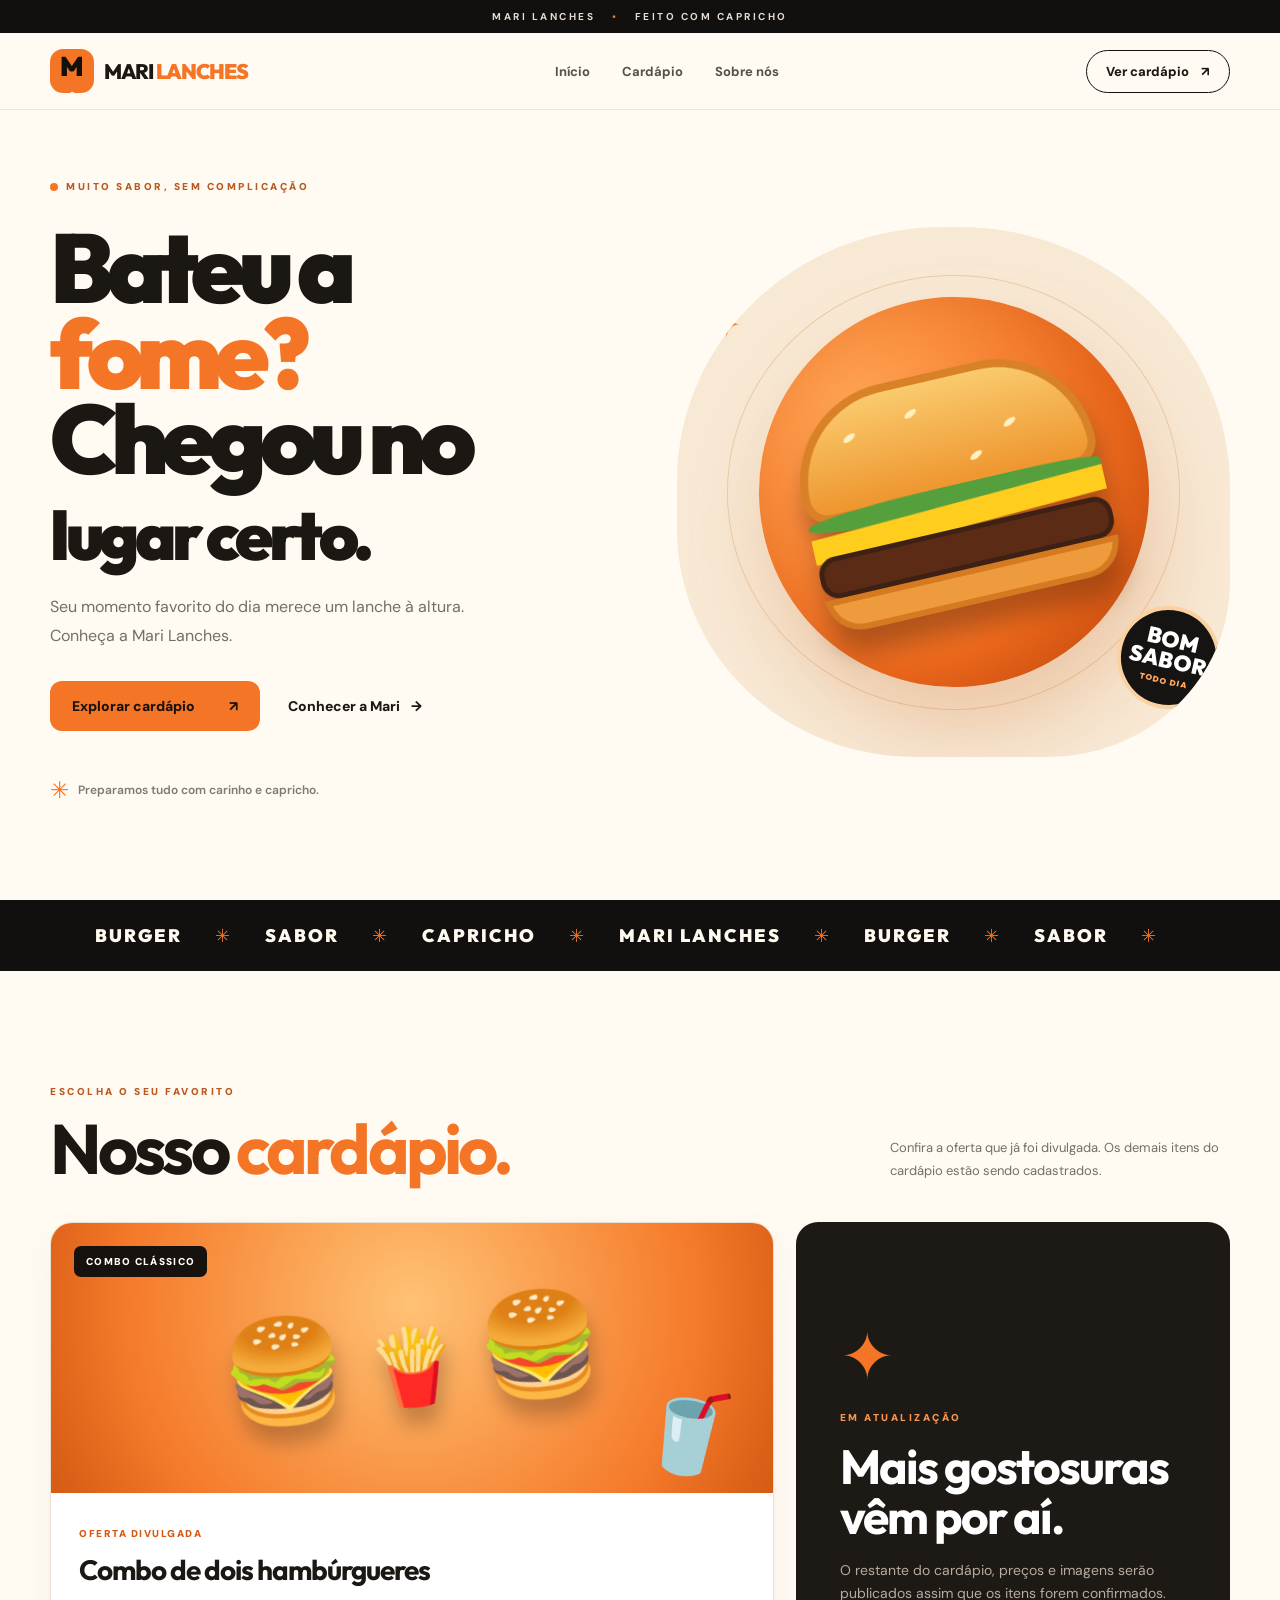
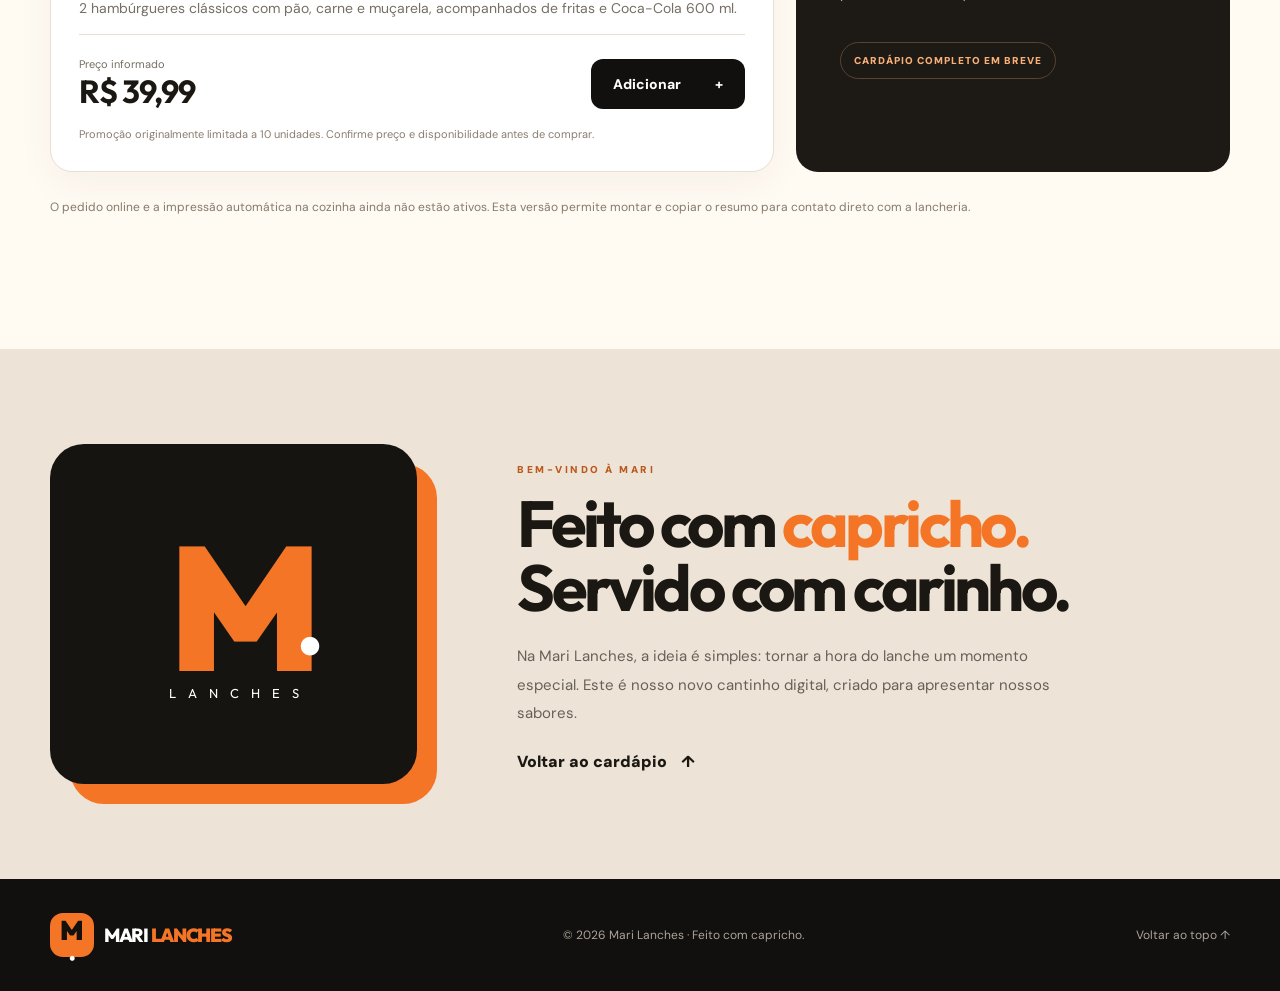
==== commit 53f130cf: "Replace MarcaAgenda site with independent Mari Lanches static website" ====
--- a/index.html
+++ b/index.html
@@ -1,173 +1,65 @@
 <!doctype html>
 <html lang="pt-BR">
 <head>
-  <meta charset="utf-8">
-  <meta name="viewport" content="width=device-width,initial-scale=1,viewport-fit=cover">
-  <meta name="description" content="Marca Agenda — agendamento online simples, rápido e profissional para negócios de serviços.">
-  <meta name="application-name" content="Marca Agenda">
-  <meta name="author" content="Marca Agenda">
-  <meta name="theme-color" content="#f5f2ed">
-
-  <link rel="canonical" href="https://marcaagenda.distrito21.dev/">
-  <link rel="manifest" href="./manifest.webmanifest">
-  <link rel="icon" href="./icon-192.png" sizes="192x192">
-  <link rel="apple-touch-icon" href="./icon-180.png">
-
+  <meta charset="UTF-8">
+  <meta name="viewport" content="width=device-width, initial-scale=1, viewport-fit=cover">
+  <meta name="theme-color" content="#11100e">
+  <meta name="description" content="Mari Lanches: sabor de verdade, cardápio digital e pedidos com praticidade.">
   <meta property="og:type" content="website">
-  <meta property="og:site_name" content="Marca Agenda">
-  <meta property="og:title" content="Marca Agenda">
-  <meta property="og:description" content="Agendamento online simples, rápido e profissional.">
-  <meta property="og:url" content="https://marcaagenda.distrito21.dev/">
-
-  <meta name="twitter:card" content="summary">
-  <meta name="twitter:title" content="Marca Agenda">
-  <meta name="twitter:description" content="Agendamento online simples, rápido e profissional.">
-
-  <meta name="apple-mobile-web-app-capable" content="yes">
-  <meta name="apple-mobile-web-app-title" content="Marca Agenda">
-
-  <title>Marca Agenda — Agendamento online para negócios</title>
-  <link rel="stylesheet" href="./styles.css">
-  <style>
-    .sales-shell{width:min(1120px,calc(100% - 32px));margin:auto}
-    .sales-hero{padding:86px 0 64px;display:grid;grid-template-columns:1.15fr .85fr;gap:44px;align-items:center}
-    .sales-hero h1{font-size:clamp(3rem,8vw,6rem);line-height:.92;letter-spacing:-.07em;margin:0 0 24px;max-width:850px}
-    .sales-hero p{font-size:1.05rem;line-height:1.7;color:var(--muted);max-width:650px}
-    .hero-actions{display:flex;gap:12px;flex-wrap:wrap;margin-top:28px}
-    .cta{display:inline-flex;align-items:center;justify-content:center;text-decoration:none;border-radius:14px;padding:15px 20px;font-weight:760}
-    .cta.primary-cta{background:var(--accent);color:white}.cta.soft{background:var(--surface-2);color:var(--text)}
-    .mock-phone{background:#211f1d;border-radius:34px;padding:12px;box-shadow:0 30px 80px rgba(20,15,10,.18);transform:rotate(1.5deg)}
-    .mock-screen{background:#fffdf9;border-radius:25px;padding:22px;min-height:470px}
-    .mock-brand{font-weight:800;margin-bottom:24px}.mock-card{border:1px solid var(--line);border-radius:16px;padding:16px;margin:10px 0}
-    .mock-card strong{display:block}.mock-card span{font-size:.82rem;color:var(--muted)}
-    .mock-times{display:grid;grid-template-columns:repeat(3,1fr);gap:8px;margin-top:18px}.mock-times b{padding:10px;border:1px solid var(--line);border-radius:10px;text-align:center;font-size:.8rem}
-    .section{padding:72px 0}.section-title{font-size:clamp(2rem,5vw,3.6rem);letter-spacing:-.05em;margin:0 0 14px}.section-sub{color:var(--muted);max-width:700px;line-height:1.7}
-    .feature-grid,.use-grid,.price-grid{display:grid;grid-template-columns:repeat(3,1fr);gap:14px;margin-top:30px}
-    .feature,.use-card,.price-card{background:var(--surface);border:1px solid var(--line);border-radius:20px;padding:24px}
-    .feature .num{width:36px;height:36px;border-radius:50%;display:grid;place-items:center;background:var(--accent-soft);font-weight:800;margin-bottom:18px}
-    .feature h3,.use-card h3,.price-card h3{margin:0 0 8px;letter-spacing:-.02em}.feature p,.use-card p,.price-card p{color:var(--muted);line-height:1.6;margin:0}
-    .use-card .tag{display:inline-block;font-size:.72rem;font-weight:800;letter-spacing:.08em;background:var(--surface-2);padding:7px 9px;border-radius:999px;margin-bottom:18px}
-    .demo-band{background:var(--accent);color:white;border-radius:28px;padding:clamp(28px,5vw,54px);display:flex;justify-content:space-between;align-items:center;gap:30px}
-    .demo-band p{color:rgba(255,255,255,.72);line-height:1.6;max-width:650px}.demo-band .cta{background:white;color:var(--accent)}
-    .price-card strong{display:block;font-size:2rem;margin:16px 0 4px}.price-card ul{padding-left:18px;color:var(--muted);line-height:1.8}
-    .mini-note{font-size:.78rem;color:var(--muted)}.plan-badge{display:inline-block;background:#f0e8de;border-radius:999px;padding:8px 10px;font-size:.73rem;font-weight:800;letter-spacing:.08em;color:#655d57}
-    @media(max-width:820px){.sales-hero{grid-template-columns:1fr;padding-top:52px}.mock-phone{max-width:420px;margin:auto}.feature-grid,.use-grid,.price-grid{grid-template-columns:1fr}.demo-band{flex-direction:column;align-items:flex-start}}
-  </style>
+  <meta property="og:site_name" content="Mari Lanches">
+  <meta property="og:title" content="Mari Lanches | Feito com capricho">
+  <meta property="og:description" content="Conheça a Mari Lanches e confira o cardápio.">
+  <meta property="og:url" content="https://marcaagenda.distrito21.dev.br/">
+  <link rel="canonical" href="https://marcaagenda.distrito21.dev.br/">
+  <link rel="icon" href="./favicon.svg" type="image/svg+xml">
+  <link rel="stylesheet" href="./styles.css?v=20261010">
+  <title>Mari Lanches | Cardápio</title>
+  <script defer src="./app.js?v=20261010"></script>
 </head>
 <body>
-  <header class="topbar">
-    <a class="brand" href="./">Marca Agenda</a>
-    <a class="quiet-link" href="./demo.html">Ver demonstração</a>
+  <a class="skip-link" href="#cardapio">Ir para o cardápio</a>
+  <div class="topline">MARI LANCHES <span>•</span> FEITO COM CAPRICHO</div>
+  <header class="site-header">
+    <div class="container header-content">
+      <a class="logo" href="#inicio" aria-label="Mari Lanches, início"><span class="logo-icon" aria-hidden="true">M<span>•</span></span><span>MARI <strong>LANCHES</strong></span></a>
+      <nav class="nav" aria-label="Menu principal"><a href="#inicio">Início</a><a href="#cardapio">Cardápio</a><a href="#sobre">Sobre nós</a></nav>
+      <a class="header-cta" href="#cardapio">Ver cardápio <span aria-hidden="true">↗</span></a>
+    </div>
   </header>
-
-  <main class="sales-shell">
-    <section class="sales-hero">
-      <div>
-        <p class="eyebrow">AGENDA ONLINE PARA NEGÓCIOS DE SERVIÇOS</p>
-        <h1>Seu negócio organizado. Seu cliente agenda sozinho.</h1>
-        <p>A Marca Agenda reúne apresentação profissional e agendamento online para barbearias, clínicas, estética, studios, tattoo, massagem, personal e outros serviços.</p>
-        <div class="hero-actions">
-          <a class="cta primary-cta" href="./demo.html">Testar demonstração</a>
-          <a class="cta soft" href="#planos">Ver planos</a>
-        </div>
-        <p class="mini-note">Pensado para celular, com experiência simples para quem agenda e painel para quem atende.</p>
+  <main id="inicio">
+    <section class="hero container" aria-labelledby="hero-title">
+      <div class="hero-copy">
+        <span class="eyebrow"><span class="eyebrow-dot"></span> MUITO SABOR, SEM COMPLICAÇÃO</span>
+        <h1 id="hero-title">Bateu a<br><em>fome?</em><br>Chegou no<br><span>lugar certo.</span></h1>
+        <p>Seu momento favorito do dia merece um lanche à altura. Conheça a Mari Lanches.</p>
+        <div class="hero-actions"><a class="btn btn-primary" href="#cardapio">Explorar cardápio <span aria-hidden="true">↗</span></a><a class="text-link" href="#sobre">Conhecer a Mari <span aria-hidden="true">→</span></a></div>
+        <div class="hero-trust"><span class="sparkle" aria-hidden="true">✳</span> Preparamos tudo com carinho e capricho.</div>
       </div>
-      <div class="mock-phone">
-        <div class="mock-screen">
-          <div class="mock-brand">Sua Marca</div>
-          <p class="eyebrow">AGENDAMENTO ONLINE</p>
-          <h2 style="font-size:2rem;letter-spacing:-.05em;margin:0 0 8px">Escolha seu horário</h2>
-          <p class="muted">Rápido, simples e sem depender de resposta manual.</p>
-          <div class="mock-card"><strong>Serviço principal</strong><span>45 min · valor personalizado</span></div>
-          <div class="mock-card"><strong>Serviço premium</strong><span>60 min · valor personalizado</span></div>
-          <div class="mock-times"><b>09:00</b><b>10:30</b><b>13:00</b><b>14:30</b><b>16:00</b><b>17:30</b></div>
-        </div>
+      <div class="hero-art" aria-hidden="true">
+        <div class="art-ring"></div><div class="art-ring inner"></div>
+        <div class="orange-disk"></div>
+        <div class="food-graphic"><div class="burger-top"><span></span><span></span><span></span><span></span></div><div class="lettuce"></div><div class="cheese"></div><div class="patty"></div><div class="burger-bottom"></div></div>
+        <div class="hero-stamp">BOM<br>SABOR <small>TODO DIA</small></div>
+        <span class="art-star star-one">✦</span><span class="art-star star-two">✳</span>
       </div>
     </section>
-
-    <section class="section">
-      <p class="eyebrow">O QUE O CLIENTE RECEBE</p>
-      <h2 class="section-title">Uma agenda que trabalha junto com o seu negócio.</h2>
-      <p class="section-sub">O cliente escolhe serviço, profissional e horário disponível. A reserva fica registrada e horários ocupados deixam de aparecer como disponíveis.</p>
-      <div class="feature-grid">
-        <article class="feature"><div class="num">01</div><h3>Agenda online 24h</h3><p>O cliente consulta horários a qualquer momento.</p></article>
-        <article class="feature"><div class="num">02</div><h3>Sem horário duplicado</h3><p>O sistema controla a disponibilidade de cada profissional.</p></article>
-        <article class="feature"><div class="num">03</div><h3>Escolha de profissional</h3><p>Mostre apenas quem realiza o serviço selecionado.</p></article>
-        <article class="feature"><div class="num">04</div><h3>Visual profissional</h3><p>Experiência clean, moderna e adaptada ao celular.</p></article>
-        <article class="feature"><div class="num">05</div><h3>WhatsApp</h3><p>Mantenha um canal rápido para confirmação e contato.</p></article>
-        <article class="feature"><div class="num">06</div><h3>Painel do negócio</h3><p>Acompanhe agenda, serviços, profissionais e configurações.</p></article>
+    <div class="ticker" aria-hidden="true"><div>BURGER <span>✳</span> SABOR <span>✳</span> CAPRICHO <span>✳</span> MARI LANCHES <span>✳</span> BURGER <span>✳</span> SABOR <span>✳</span></div></div>
+    <section id="cardapio" class="menu-section" aria-labelledby="menu-title">
+      <div class="container">
+        <div class="section-heading"><div><span class="section-kicker">ESCOLHA O SEU FAVORITO</span><h2 id="menu-title">Nosso <em>cardápio.</em></h2></div><p>Confira a oferta que já foi divulgada. Os demais itens do cardápio estão sendo cadastrados.</p></div>
+        <div class="menu-grid">
+          <article class="product-card">
+            <div class="product-visual" aria-hidden="true"><span class="offer-label">COMBO CLÁSSICO</span><div class="combo-emojis">🍔 <span>🍟</span> 🍔</div><div class="drink">🥤</div></div>
+            <div class="product-detail"><span class="product-category">OFERTA DIVULGADA</span><h3>Combo de dois hambúrgueres</h3><p>2 hambúrgueres clássicos com pão, carne e muçarela, acompanhados de fritas e Coca-Cola 600 ml.</p><div class="price-row"><div><span class="old-label">Preço informado</span><strong>R$ 39,99</strong></div><button class="btn btn-dark" id="add-combo" type="button">Adicionar <span aria-hidden="true">+</span></button></div><small class="availability-note">Promoção originalmente limitada a 10 unidades. Confirme preço e disponibilidade antes de comprar.</small></div>
+          </article>
+          <div class="coming-soon"><div class="soon-icon" aria-hidden="true">✦</div><span class="section-kicker">EM ATUALIZAÇÃO</span><h3>Mais gostosuras<br>vêm por aí.</h3><p>O restante do cardápio, preços e imagens serão publicados assim que os itens forem confirmados.</p><span class="coming-label">CARDÁPIO COMPLETO EM BREVE</span></div>
+        </div>
+        <p class="menu-disclaimer">O pedido online e a impressão automática na cozinha ainda não estão ativos. Esta versão permite montar e copiar o resumo para contato direto com a lancheria.</p>
       </div>
     </section>
-
-    <section class="section">
-      <p class="eyebrow">FEITO PARA SERVIÇOS</p>
-      <h2 class="section-title">Uma base que se adapta a diferentes negócios.</h2>
-      <div class="use-grid">
-        <article class="use-card"><span class="tag">BARBEARIA</span><h3>Barbearia</h3><p>Corte, barba, combos, barbeiros e horários.</p></article>
-        <article class="use-card"><span class="tag">CLÍNICA</span><h3>Clínica</h3><p>Consultas, retornos e organização de agenda.</p></article>
-        <article class="use-card"><span class="tag">ESTÉTICA</span><h3>Estética</h3><p>Procedimentos e agenda individual ou em equipe.</p></article>
-        <article class="use-card"><span class="tag">BELEZA</span><h3>Studio de beleza</h3><p>Serviços e horários separados por profissional.</p></article>
-        <article class="use-card"><span class="tag">MASSAGEM</span><h3>Massagem</h3><p>Sessões e blocos de atendimento organizados.</p></article>
-        <article class="use-card"><span class="tag">TATTOO</span><h3>Tattoo</h3><p>Consultas, sessões, retoques e profissionais.</p></article>
-      </div>
-    </section>
-
-    <section class="section">
-      <div class="demo-band">
-        <div>
-          <p class="eyebrow" style="color:#d8cec5">DEMONSTRAÇÃO</p>
-          <h2 class="section-title" style="margin-bottom:10px">Veja a experiência antes de escolher.</h2>
-          <p>Teste o fluxo de serviço, profissional, horário e dados do cliente.</p>
-        </div>
-        <a class="cta" href="./demo.html">Testar agora →</a>
-      </div>
-    </section>
-
-    <section class="section" id="planos">
-      <p class="eyebrow">PLANOS COM PAGAMENTO ÚNICO</p>
-      <h2 class="section-title">Escolha o nível ideal para o seu negócio.</h2>
-      <p class="section-sub">O pagamento é feito uma única vez. A liberação ocorre após a confirmação do Pix.</p>
-      <div class="price-grid">
-        <article class="price-card">
-          <span class="plan-badge">PAGAMENTO ÚNICO</span>
-          <h3>Essencial</h3><p>Para profissional autônomo ou negócio pequeno.</p>
-          <strong>R$ 39,99</strong>
-          <a class="cta primary-cta" href="./pagamento.html?plano=essential" style="margin-top:14px">Comprar Essencial</a>
-          <ul><li>1 profissional</li><li>Serviços e preços personalizados</li><li>Página de agendamento</li><li>Painel básico</li><li>Botão de WhatsApp</li></ul>
-        </article>
-        <article class="price-card">
-          <span class="plan-badge">PAGAMENTO ÚNICO</span>
-          <h3>Profissional</h3><p>Para equipe pequena ou negócio com mais fluxo.</p>
-          <strong>R$ 79,99</strong>
-          <a class="cta primary-cta" href="./pagamento.html?plano=professional" style="margin-top:14px">Comprar Profissional</a>
-          <ul><li>Até 5 profissionais</li><li>Escolha de profissional</li><li>Agenda por horários</li><li>Painel avançado</li><li>Identidade personalizada</li></ul>
-        </article>
-        <article class="price-card">
-          <span class="plan-badge">PAGAMENTO ÚNICO</span>
-          <h3>Premium</h3><p>Para quem quer a experiência mais completa.</p>
-          <strong>R$ 99,99</strong>
-          <a class="cta primary-cta" href="./pagamento.html?plano=premium" style="margin-top:14px">Comprar Premium</a>
-          <ul><li>Profissionais ilimitados</li><li>Apresentação premium</li><li>Link personalizado do negócio</li><li>Personalização visual avançada</li><li>Painel avançado</li><li>Suporte prioritário</li></ul>
-        </article>
-      </div>
-    </section>
-
-    <section class="section">
-      <div class="demo-band">
-        <div>
-          <p class="eyebrow" style="color:#d8cec5">DEPOIS DA COMPRA</p>
-          <h2 class="section-title" style="margin-bottom:10px">Ative sua conta e configure seu negócio.</h2>
-          <p>Após o pagamento confirmado, você cria o acesso, define o nome do negócio e recebe seu painel e link público de agendamento.</p>
-        </div>
-        <a class="cta" href="./ativar.html">Área de ativação</a>
-      </div>
-    </section>
+    <section id="sobre" class="about-section"><div class="container about-grid"><div class="about-icon" aria-hidden="true"><span>M<span>•</span></span><small>LANCHES</small></div><div><span class="section-kicker">BEM-VINDO À MARI</span><h2>Feito com <em>capricho.</em><br>Servido com carinho.</h2><p>Na Mari Lanches, a ideia é simples: tornar a hora do lanche um momento especial. Este é nosso novo cantinho digital, criado para apresentar nossos sabores.</p><a class="about-link" href="#cardapio">Voltar ao cardápio <span aria-hidden="true">↑</span></a></div></div></section>
   </main>
-
-  <footer>
-    <span>© 2026 Marca Agenda</span>
-    <nav><a href="./instalar.html">Instalar app</a><a href="./privacidade.html">Privacidade</a><a href="./termos.html">Termos</a><a href="./admin.html">Painel do negócio</a></nav>
-  </footer>
-  <script src="./pwa.js" defer></script>
-</body>
-</html>
+  <footer class="footer"><div class="container footer-inner"><a class="logo footer-logo" href="#inicio"><span class="logo-icon" aria-hidden="true">M<span>•</span></span><span>MARI <strong>LANCHES</strong></span></a><span>© <span id="year">2026</span> Mari Lanches · Feito com capricho.</span><a href="#inicio">Voltar ao topo ↑</a></div></footer>
+  <div class="cart-bar" id="cart-bar" hidden><div><span id="cart-quantity">1 item</span><strong id="cart-total">R$ 39,99</strong></div><button type="button" class="btn btn-primary" id="open-cart">Ver resumo <span aria-hidden="true">→</span></button></div>
+  <dialog id="cart-dialog" aria-labelledby="cart-title"><div class="modal-head"><div><span class="section-kicker">SEU RESUMO</span><h2 id="cart-title">Pedido</h2></div><button type="button" class="close-modal" id="close-cart" aria-label="Fechar">×</button></div><div id="cart-items"></div><div class="cart-total"><span>Total estimado</span><strong id="modal-total">R$ 0,00</strong></div><label for="customer-name">Seu nome (opcional)</label><input id="customer-name" type="text" maxlength="80" placeholder="Como podemos te chamar?"><label for="order-notes">Observações (opcional)</label><textarea id="order-notes" rows="3" maxlength="500" placeholder="Alguma observação para o pedido?"></textarea><button id="copy-order" class="btn btn-primary full" type="button">Copiar resumo do pedido</button><p id="copy-feedback" class="feedback" role="status"></p><p class="modal-note">Copiar não envia nem confirma o pedido. Entre em contato com a Mari Lanches para combinar atendimento, entrega ou retirada, pagamento e disponibilidade.</p></dialog>
+</body></html>
--- a/styles.css
+++ b/styles.css
@@ -1,35 +1,6 @@
-
-:root{
-  --bg:#f5f2ed;--surface:#fffdf9;--surface-2:#eee9e2;--text:#242321;--muted:#77716a;
-  --line:#ded8d0;--accent:#49433f;--accent-soft:#e8e1d9;--ok:#305f47;--danger:#8a3c35;
-  --shadow:0 20px 55px rgba(40,33,28,.08);--radius:24px
-}
-*{box-sizing:border-box}html{scroll-behavior:smooth}body{margin:0;background:var(--bg);color:var(--text);font-family:Inter,ui-sans-serif,-apple-system,BlinkMacSystemFont,"Segoe UI",sans-serif}
-a{color:inherit}.topbar{height:74px;display:flex;align-items:center;justify-content:space-between;padding:0 clamp(20px,5vw,72px);border-bottom:1px solid rgba(80,70,60,.08)}
-.brand{text-decoration:none;font-weight:760;letter-spacing:-.03em;font-size:1.15rem}.quiet-link{text-decoration:none;font-size:.9rem;color:var(--muted)}
-.shell{width:min(1080px,calc(100% - 32px));margin:0 auto;padding:72px 0 56px}.hero{display:flex;align-items:end;justify-content:space-between;gap:24px;margin-bottom:28px}
-.eyebrow{font-size:.72rem;font-weight:800;letter-spacing:.14em;color:#81786f;margin:0 0 12px}.hero h1{font-size:clamp(2.2rem,7vw,4.8rem);line-height:.95;letter-spacing:-.06em;margin:0 0 18px;max-width:760px}
-.muted,.panel-head p{color:var(--muted);margin:0;line-height:1.55}.status-pill{border:1px solid var(--line);background:rgba(255,255,255,.38);padding:10px 14px;border-radius:999px;font-size:.82rem;color:var(--muted);white-space:nowrap}
-.booking-card{background:var(--surface);border:1px solid var(--line);border-radius:var(--radius);box-shadow:var(--shadow);overflow:hidden}.steps{display:grid;grid-template-columns:repeat(4,1fr);border-bottom:1px solid var(--line)}
-.step{appearance:none;border:0;background:transparent;padding:18px 12px;color:#8a837b;font-weight:650}.step span{display:inline-grid;place-items:center;width:25px;height:25px;border-radius:50%;border:1px solid var(--line);margin-right:7px;font-size:.78rem}.step.active{color:var(--text);background:#faf7f3}.step.active span{background:var(--accent);color:white;border-color:var(--accent)}
-.panel{padding:clamp(24px,5vw,52px)}.panel-head{margin-bottom:26px}.panel-head h2{font-size:clamp(1.5rem,4vw,2.2rem);letter-spacing:-.04em;margin:8px 0 8px}.back{border:0;background:transparent;padding:0;color:var(--muted);cursor:pointer}
-.hidden{display:none!important}.option-grid{display:grid;grid-template-columns:repeat(auto-fit,minmax(220px,1fr));gap:12px}.option{border:1px solid var(--line);background:#fff;border-radius:17px;padding:20px;text-align:left;cursor:pointer;transition:.18s ease}.option:hover{transform:translateY(-2px);border-color:#bdb3aa}.option strong{display:block;font-size:1rem;margin-bottom:7px}.option .meta{color:var(--muted);font-size:.88rem}.option .price{margin-top:14px;font-weight:760}
-.field{display:flex;flex-direction:column;gap:8px}.field span{font-size:.82rem;font-weight:700;color:#635d57}.field input,.field textarea{width:100%;border:1px solid var(--line);background:white;border-radius:14px;padding:14px 15px;font:inherit;color:var(--text);outline:none}.field input:focus,.field textarea:focus{border-color:#91877e;box-shadow:0 0 0 3px rgba(73,67,63,.08)}.field.compact{max-width:280px;margin-bottom:22px}
-.time-grid{display:grid;grid-template-columns:repeat(auto-fill,minmax(94px,1fr));gap:9px}.time{border:1px solid var(--line);background:white;border-radius:12px;padding:12px;cursor:pointer;font-weight:700}.time:hover{border-color:#8b8178}.time.selected{background:var(--accent);color:white}
-.form-grid{display:grid;grid-template-columns:1fr 1fr;gap:16px}.form-grid .field:nth-child(4),.consent,.privacy-note,.form-grid button{grid-column:1/-1}.consent{display:flex;gap:10px;align-items:flex-start;color:var(--muted);font-size:.88rem}.privacy-note{font-size:.78rem;line-height:1.5;color:var(--muted)}
-.primary,.secondary{border:0;border-radius:14px;padding:15px 18px;font:inherit;font-weight:760;cursor:pointer}.primary{background:var(--accent);color:white}.secondary{background:var(--surface-2);color:var(--text)}.primary:disabled{opacity:.55;cursor:not-allowed}
-.alert{margin:20px 24px 0;border:1px solid #e5b9b3;background:#fff5f3;color:var(--danger);padding:13px 15px;border-radius:12px;font-size:.9rem}
-.success{text-align:center}.success-icon{width:58px;height:58px;border-radius:50%;display:grid;place-items:center;margin:0 auto 18px;background:#e8f2ec;color:var(--ok);font-size:1.6rem;font-weight:800}.confirmation{margin:24px auto;max-width:480px;background:#f5f1eb;border-radius:16px;padding:18px;line-height:1.7}
-footer{display:flex;justify-content:space-between;gap:20px;align-items:center;width:min(1080px,calc(100% - 32px));margin:0 auto;padding:24px 0 40px;color:var(--muted);font-size:.8rem}footer nav{display:flex;gap:16px}
-.skeleton-grid:empty:before{content:"Carregando opções...";color:var(--muted)}
-.legal{width:min(760px,calc(100% - 32px));margin:0 auto;padding:72px 0}.legal h1{font-size:clamp(2.2rem,7vw,4rem);letter-spacing:-.05em}.legal h2{margin-top:38px}.legal p,.legal li{color:#5f5953;line-height:1.75}
-.admin-shell{width:min(1180px,calc(100% - 32px));margin:0 auto;padding:48px 0}.admin-card{background:var(--surface);border:1px solid var(--line);border-radius:var(--radius);padding:28px}.admin-grid{display:grid;grid-template-columns:repeat(3,1fr);gap:12px}.metric{background:#f5f1eb;border-radius:16px;padding:18px}.metric strong{font-size:1.7rem;display:block;margin-top:6px}.table-wrap{overflow:auto;margin-top:18px}table{width:100%;border-collapse:collapse}th,td{text-align:left;padding:13px;border-bottom:1px solid var(--line);font-size:.88rem}th{color:var(--muted);font-size:.75rem}
-@media(max-width:720px){.shell{padding-top:40px}.hero{align-items:flex-start;flex-direction:column}.status-pill{display:none}.steps{overflow:auto;grid-template-columns:repeat(4,minmax(125px,1fr))}.step{font-size:.78rem}.form-grid{grid-template-columns:1fr}.admin-grid{grid-template-columns:1fr}.topbar{padding:0 20px}}
-
-.slot-group{width:100%;margin:8px 0 20px}.slot-group h3{font-size:.92rem;color:var(--muted);margin:0 0 10px;letter-spacing:.02em}
-
-/* Installable app: respect device safe areas and keep forms usable on mobile. */
-.ma-connection{padding:12px 20px;background:#fff5e7;color:#553b16;text-align:center;font-size:.9rem;line-height:1.5}
-.ma-connection[hidden],[data-install-app][hidden]{display:none!important}
-@media(display-mode:standalone){body{padding-top:env(safe-area-inset-top);padding-bottom:env(safe-area-inset-bottom)}.topbar{height:auto;min-height:74px;gap:12px;flex-wrap:wrap;padding-top:14px;padding-bottom:14px}}
-@media(max-width:720px){input,select,textarea{font-size:16px!important}footer,footer nav{flex-wrap:wrap}.topbar{gap:12px}.topbar .quiet-link{font-size:.8rem}}
+@import url('https://fonts.googleapis.com/css2?family=DM+Sans:wght@400;500;600;700;800&family=Outfit:wght@400;500;600;700;800;900&display=swap');
+:root{--black:#11100e;--ink:#1b1712;--orange:#f47526;--deeporange:#d65812;--cream:#fffaf2;--muted:#756f65;--line:#e9dfd2;font-family:'DM Sans',Arial,sans-serif;font-synthesis:none}
+*{box-sizing:border-box}html{scroll-behavior:smooth;scroll-padding-top:85px}body{margin:0;background:var(--cream);color:var(--ink)}button,input,textarea{font:inherit}a{color:inherit}button{cursor:pointer}.container{width:min(1180px,calc(100% - 44px));margin-inline:auto}.skip-link{position:absolute;top:-100px;left:5px;z-index:1000;background:#fff;padding:12px}.skip-link:focus{top:5px}.topline{text-align:center;background:var(--black);color:#e8dcd1;font-weight:700;font-size:10px;letter-spacing:2.5px;padding:10px}.topline span{color:var(--orange);margin:0 12px}.site-header{background:var(--cream);border-bottom:1px solid #eee4d8;position:sticky;top:0;z-index:20}.header-content{min-height:76px;display:flex;align-items:center;justify-content:space-between;gap:25px}.logo{display:inline-flex;align-items:center;gap:10px;text-decoration:none;font-family:Outfit,Arial,sans-serif;font-size:21px;letter-spacing:-1.3px;font-weight:800;white-space:nowrap}.logo strong{color:var(--orange);font-weight:900}.logo-icon{display:grid;place-items:center;position:relative;width:44px;height:44px;flex:none;background:var(--orange);color:#14110d;border-radius:13px;font-family:Outfit;font-weight:900;font-size:27px;letter-spacing:-4px;padding-right:5px}.logo-icon span,.about-icon span span{color:#fff;font-size:18px}.nav{display:flex;gap:32px}.nav a{text-decoration:none;font-size:13px;font-weight:700;color:#565047}.nav a:hover,.header-cta:hover{color:var(--deeporange)}.header-cta{border:1px solid var(--black);border-radius:100px;padding:12px 19px;text-decoration:none;font-size:13px;font-weight:800;white-space:nowrap}.header-cta span{margin-left:9px}.hero{display:grid;grid-template-columns:1fr .95fr;align-items:center;gap:45px;min-height:640px;padding-top:45px;padding-bottom:70px}.hero-copy{padding-block:25px}.eyebrow,.section-kicker{font-weight:900;letter-spacing:2.5px;font-size:10px;color:#bb581e}.eyebrow{display:flex;align-items:center;gap:8px}.eyebrow-dot{width:8px;height:8px;border-radius:50%;background:var(--orange)}h1,h2,h3,p{margin-top:0}h1,h2,h3{font-family:Outfit,Arial,sans-serif}h1{font-size:clamp(68px,7.6vw,112px);line-height:.88;letter-spacing:-.075em;margin:32px 0 26px;font-weight:900}h1 em,h2 em{font-style:normal;color:var(--orange)}h1>span{font-size:.7em;letter-spacing:-.065em}.hero-copy>p{max-width:465px;font-size:16px;line-height:1.8;color:#766e65}.hero-actions{display:flex;align-items:center;gap:28px;flex-wrap:wrap;margin-top:30px}.btn{border:0;border-radius:12px;padding:16px 22px;font-size:14px;font-weight:800;display:inline-flex;justify-content:center;align-items:center;gap:34px;transition:transform .2s,background .2s;text-decoration:none}.btn:hover{transform:translateY(-2px)}.btn-primary{background:var(--orange);color:#17110b}.btn-primary:hover{background:#ff923f}.text-link{font-weight:800;text-decoration:none;font-size:14px}.text-link span{margin-left:8px}.hero-trust{font-size:12px;color:#80796e;font-weight:600;margin-top:44px;display:flex;align-items:center;gap:9px}.sparkle{color:var(--orange);font-size:23px}.hero-art{min-height:530px;position:relative;display:grid;place-items:center;background:#f8e9d5;border-radius:48% 49% 33% 43%;overflow:hidden;isolation:isolate}.art-ring{position:absolute;inset:9%;border-radius:50%;border:1px solid #eccda9}.art-ring.inner{inset:18%}.orange-disk{width:390px;height:390px;border-radius:50%;background:radial-gradient(circle at 30% 25%,#ffa554,#f36d1e 66%,#cb480a);box-shadow:inset -25px -21px 70px #a63c0c44,0 45px 80px #cd621b40;transform:rotate(-12deg)}.food-graphic{position:absolute;width:300px;height:245px;transform:rotate(-13deg);filter:drop-shadow(0 22px 12px #72320e80)}.burger-top{position:relative;width:300px;height:125px;background:linear-gradient(#faca6d,#ee952e);border:8px solid #d88127;border-radius:155px 155px 40px 40px;z-index:3}.burger-top span{position:absolute;width:14px;height:6px;background:#fff0bf;border-radius:100%;transform:rotate(-25deg);top:35px;left:45px}.burger-top span:nth-child(2){left:110px;top:25px}.burger-top span:nth-child(3){left:205px;top:55px}.burger-top span:nth-child(4){left:165px;top:80px}.lettuce{height:25px;background:#569f3d;border-radius:45% 25% 35% 50%;margin-top:-10px;position:relative;z-index:4}.cheese{height:25px;background:#ffcd1e;transform:skewY(-2deg);margin-top:-7px;position:relative;z-index:5}.patty{height:42px;background:#5b2b16;border:5px solid #3d2114;border-radius:18px;position:relative;z-index:6}.burger-bottom{height:36px;background:#ee9b3d;border:6px solid #d57a21;border-radius:0 0 70px 70px;position:relative;z-index:4}.hero-stamp{position:absolute;z-index:5;right:10px;bottom:48px;width:103px;height:103px;border-radius:50%;background:#161412;color:#fff;display:flex;flex-direction:column;justify-content:center;align-items:center;text-align:center;font-size:22px;font-family:Outfit;font-weight:900;line-height:.95;transform:rotate(13deg);border:4px solid #fbd19f}.hero-stamp small{color:#ffa963;font-size:8px;letter-spacing:1px;margin-top:7px}.art-star{position:absolute;color:#f47526;font-size:35px}.star-one{top:75px;left:35px}.star-two{top:35px;right:60px}.ticker{background:var(--black);color:#fff9ef;overflow:hidden;padding:24px 0;text-align:center}.ticker div{width:max-content;margin:auto;font-family:Outfit;font-size:18px;font-weight:900;letter-spacing:2px}.ticker span{color:var(--orange);padding:0 28px}.menu-section{padding:108px 0 120px}.section-heading{display:flex;align-items:end;justify-content:space-between;gap:35px;margin-bottom:39px}.section-heading h2,.about-section h2{font-size:clamp(42px,5.5vw,70px);line-height:.98;letter-spacing:-.055em;margin:14px 0 0}.section-heading>p{max-width:340px;font-size:13px;color:var(--muted);line-height:1.8;margin:0}.menu-grid{display:grid;grid-template-columns:minmax(0,1.25fr) minmax(0,.75fr);gap:22px}.product-card{border:1px solid var(--line);border-radius:22px;overflow:hidden;background:white;box-shadow:0 12px 38px #43270e0b}.product-visual{min-height:270px;position:relative;background:radial-gradient(circle at 50% 30%,#ffc274,#f57a2a 70%,#d55a13);display:flex;align-items:center;justify-content:center;overflow:hidden}.offer-label{position:absolute;top:23px;left:23px;z-index:1;background:#17120e;color:white;padding:9px 12px;border-radius:7px;font-size:10px;letter-spacing:1.3px;font-weight:900}.combo-emojis{font-size:100px;filter:drop-shadow(2px 17px 10px #522f1755);transform:rotate(-6deg);white-space:nowrap}.combo-emojis span{font-size:74px}.drink{font-size:80px;position:absolute;right:35px;bottom:9px;transform:rotate(9deg)}.product-detail{padding:28px}.product-category{font-weight:900;font-size:10px;letter-spacing:1.5px;color:var(--deeporange)}.product-detail h3{font-size:28px;letter-spacing:-1px;margin:10px 0}.product-detail p{color:var(--muted);line-height:1.65;font-size:14px}.price-row{border-top:1px solid var(--line);padding-top:22px;display:flex;justify-content:space-between;align-items:center;gap:15px}.old-label{font-size:11px;color:var(--muted);display:block}.price-row strong{font-family:Outfit;font-size:32px;letter-spacing:-1px}.btn-dark{background:var(--black);color:#fff}.btn-dark:hover{background:#302720}.availability-note{display:block;font-size:11px;line-height:1.6;color:#8a7d70;margin-top:15px}.coming-soon{background:#1d1915;color:white;padding:44px;border-radius:22px;display:flex;flex-direction:column;align-items:start;justify-content:center;min-height:440px}.soon-icon{font-size:65px;color:var(--orange);margin-bottom:12px}.coming-soon .section-kicker{color:#fa964e}.coming-soon h3{font-size:48px;line-height:1.05;letter-spacing:-2px;margin:17px 0}.coming-soon p{color:#b8aba0;line-height:1.7;font-size:14px}.coming-label{border:1px solid #564434;padding:11px 13px;border-radius:100px;color:#f8b077;letter-spacing:1px;font-size:10px;font-weight:900;margin-top:22px}.menu-disclaimer{font-size:12px;color:#857a6d;margin-top:26px;line-height:1.6}.about-section{background:#ede4d7;padding:95px 0}.about-grid{display:grid;grid-template-columns:.68fr 1.32fr;align-items:center;gap:100px}.about-icon{height:340px;background:#161411;border-radius:34px;display:flex;flex-direction:column;align-items:center;justify-content:center;color:var(--orange);font-family:Outfit;box-shadow:20px 20px 0 #f47526}.about-icon>span{font-size:175px;font-weight:900;line-height:.9;letter-spacing:-24px}.about-icon span span{font-size:67px}.about-icon small{color:white;font-size:13px;letter-spacing:12px;margin-left:12px}.about-section h2{font-size:clamp(42px,5.1vw,65px)}.about-section p{color:#686058;line-height:1.9;max-width:560px;font-size:15px;margin:23px 0}.about-link{font-weight:900;text-decoration:none}.about-link span{margin-left:10px}.footer{background:var(--black);color:white;padding:34px 0}.footer-inner{display:flex;align-items:center;justify-content:space-between;gap:20px}.footer-logo{font-size:19px}.footer-inner>span,.footer-inner>a:last-child{font-size:12px;color:#ada399;text-decoration:none}.cart-bar{z-index:25;position:fixed;bottom:18px;left:50%;transform:translateX(-50%);background:#1e1a16;color:#fff;width:min(520px,calc(100% - 32px));padding:12px 14px 12px 22px;border-radius:18px;box-shadow:0 15px 55px #0008;align-items:center;justify-content:space-between}.cart-bar:not([hidden]){display:flex}.cart-bar div{display:flex;flex-direction:column}.cart-bar div span{color:#afa79e;font-size:11px}.cart-bar div strong{font-size:22px;font-family:Outfit}.cart-bar .btn{padding:13px 17px;font-size:12px;gap:10px}dialog{border:0;border-radius:23px;padding:30px;width:min(480px,calc(100% - 28px));max-height:90vh;overflow:auto;box-shadow:0 35px 100px #0006}dialog::backdrop{background:#16100bb3}.modal-head{display:flex;align-items:start;justify-content:space-between}.modal-head h2{font-size:35px;margin:8px 0 22px}.close-modal{border:0;border-radius:100px;background:#f4ede3;width:37px;height:37px;font-size:25px}.cart-row{border-top:1px solid var(--line);border-bottom:1px solid var(--line);padding:15px 0;display:flex;align-items:center;justify-content:space-between;gap:12px;font-size:14px}.cart-row button{border:1px solid var(--line);background:#fff;border-radius:8px;padding:6px 10px}.cart-total{display:flex;justify-content:space-between;margin:22px 0;font-size:16px}.cart-total strong{font-size:23px;font-family:Outfit}dialog label{display:block;font-size:12px;font-weight:900;margin:16px 0 7px}dialog input,dialog textarea{display:block;width:100%;padding:12px;border:1px solid #e0d5c8;background:#fffdfa;border-radius:9px;outline-color:var(--orange)}.full{width:100%;margin-top:20px}.feedback{font-size:12px;color:#326d40;text-align:center;margin:10px 0}.modal-note{font-size:11px;line-height:1.65;color:#8a7d70;margin:10px 0 0}
+@media(max-width:930px){.hero{min-height:auto;gap:25px}.hero-art{min-height:440px}.orange-disk{width:300px;height:300px}.food-graphic{transform:rotate(-13deg) scale(.79)}.about-grid{gap:50px}.combo-emojis{font-size:76px}.combo-emojis span{font-size:50px}.drink{font-size:55px}}
+@media(max-width:680px){.container{width:min(100% - 34px,1180px)}.topline{font-size:9px}.site-header{position:sticky}.header-content{min-height:68px}.nav{display:none}.header-cta{padding:10px 12px;font-size:11px}.logo{font-size:17px;letter-spacing:-1px}.logo-icon{width:37px;height:37px;font-size:24px}.hero{grid-template-columns:1fr;padding-top:40px;padding-bottom:46px;gap:35px}.hero-copy{padding:0}.hero h1{font-size:clamp(64px,13vw,92px);margin:22px 0 18px}.hero-copy>p{font-size:14px}.hero-actions{gap:18px}.hero-trust{margin-top:30px}.hero-art{min-height:350px;border-radius:43% 43% 22% 43%}.orange-disk{width:295px;height:295px}.hero-stamp{width:80px;height:80px;font-size:16px;bottom:24px}.hero-stamp small{font-size:7px}.ticker{padding:19px 0}.ticker div{font-size:12px}.ticker span{padding:0 14px}.menu-section{padding:70px 0}.section-heading{display:block}.section-heading h2{font-size:50px}.section-heading p{margin-top:18px}.menu-grid{grid-template-columns:1fr}.product-visual{min-height:210px}.combo-emojis{font-size:66px}.drink{font-size:48px}.product-detail{padding:24px}.product-detail h3{font-size:25px}.coming-soon{min-height:300px;padding:35px}.coming-soon h3{font-size:38px}.about-section{padding:70px 0}.about-grid{grid-template-columns:1fr;gap:52px}.about-icon{height:210px;width:calc(100% - 14px)}.about-icon>span{font-size:95px;letter-spacing:-10px}.about-icon span span{font-size:38px}.footer-inner{flex-wrap:wrap}.footer-inner>span{width:100%;order:3}.cart-bar{bottom:10px}.cart-bar div strong{font-size:18px}}
+@media(prefers-reduced-motion:reduce){html{scroll-behavior:auto}.btn{transition:none}}
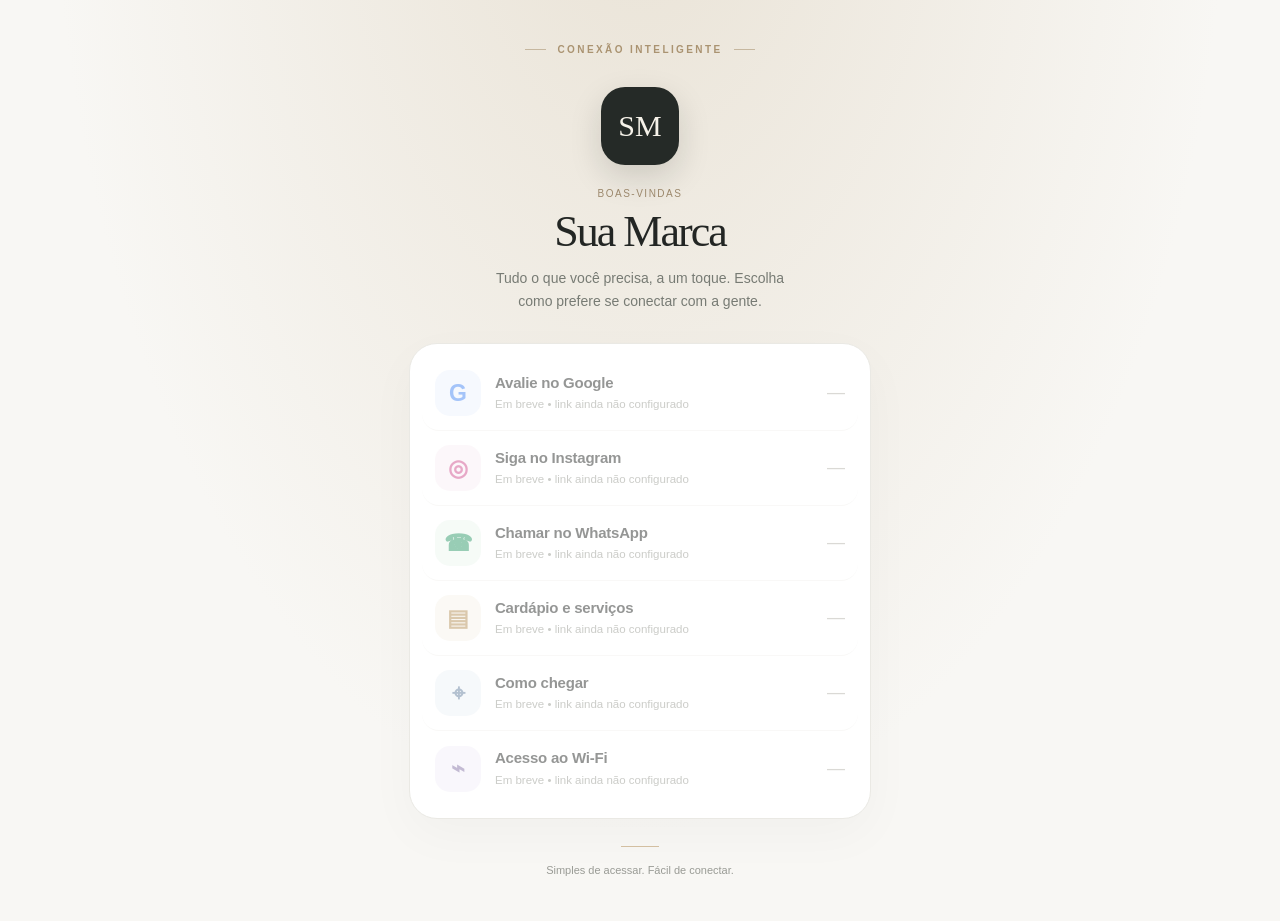
==== commit 60506d69: "Substituir Mari Lanches por página principal NFC mantendo backup separado" ====
--- a/index.html
+++ b/index.html
@@ -1,65 +1,105 @@
 <!doctype html>
 <html lang="pt-BR">
 <head>
-  <meta charset="UTF-8">
-  <meta name="viewport" content="width=device-width, initial-scale=1, viewport-fit=cover">
-  <meta name="theme-color" content="#11100e">
-  <meta name="description" content="Mari Lanches: sabor de verdade, cardápio digital e pedidos com praticidade.">
-  <meta property="og:type" content="website">
-  <meta property="og:site_name" content="Mari Lanches">
-  <meta property="og:title" content="Mari Lanches | Feito com capricho">
-  <meta property="og:description" content="Conheça a Mari Lanches e confira o cardápio.">
-  <meta property="og:url" content="https://marcaagenda.distrito21.dev.br/">
-  <link rel="canonical" href="https://marcaagenda.distrito21.dev.br/">
-  <link rel="icon" href="./favicon.svg" type="image/svg+xml">
-  <link rel="stylesheet" href="./styles.css?v=20261010">
-  <title>Mari Lanches | Cardápio</title>
-  <script defer src="./app.js?v=20261010"></script>
+<meta charset="utf-8">
+<meta name="viewport" content="width=device-width, initial-scale=1">
+<meta name="theme-color" content="#f8f7f4">
+<meta name="description" content="Encontre nossos canais, serviços e informações em um só lugar.">
+<title>Sua Marca • Conecte-se</title>
+<style>
+:root{--background:#f8f7f4;--ink:#232624;--muted:#858780;--line:#eae9e4;--gold:#b5976b}
+*{box-sizing:border-box}
+body{margin:0;min-height:100vh;background:radial-gradient(ellipse at 50% -180px,#e9e2d5,transparent 65%),var(--background);color:var(--ink);font:14px/1.55 -apple-system,BlinkMacSystemFont,"Segoe UI",sans-serif}
+main{width:min(100% - 36px,462px);margin:0 auto;padding:42px 0}
+.top-label{font-size:10px;font-weight:700;text-transform:uppercase;letter-spacing:.24em;color:#aa9371;display:flex;justify-content:center;align-items:center;gap:11px}
+.top-label:before,.top-label:after{content:"";width:21px;height:1px;background:#c6b79f}
+header{text-align:center;padding:29px 16px 30px}
+.monogram{height:78px;width:78px;margin:0 auto 21px;border-radius:24px;background:#252a27;color:#f6f2e9;box-shadow:0 12px 32px #11191626;display:grid;place-items:center;font:30px Georgia,serif}
+.kicker{font-size:10px;letter-spacing:.15em;text-transform:uppercase;color:#9c886c;margin-bottom:8px}
+h1{font:400 clamp(34px,9vw,44px)/1.05 Georgia,"Times New Roman",serif;letter-spacing:-.045em;margin:0 0 12px}
+.description{max-width:315px;margin:0 auto;color:#777b74;font-size:14px;line-height:1.65}
+.links{padding:12px;background:#fff;border:1px solid var(--line);border-radius:28px;box-shadow:0 16px 50px #2a292108}
+.item{display:flex;align-items:center;gap:14px;min-height:75px;padding:12px 13px;border-radius:17px;color:inherit;text-decoration:none;transition:background .18s,transform .18s}
+.item:not(:last-child){border-bottom:1px solid #f3f2ef}
+a.item:hover{background:#f9f8f4;transform:translateY(-1px)}
+a.item:focus-visible{outline:2px solid var(--gold);outline-offset:2px}
+.item.inactive{opacity:.48;cursor:default}
+.icon{width:46px;height:46px;flex:0 0 46px;border-radius:15px;display:grid;place-items:center;background:#f3f2ee;font-size:23px;font-weight:600}
+.google{background:#edf3fe;color:#4285f4}.instagram{background:#faf0f5;color:#cf4b8c}.whatsapp{background:#edf7f0;color:#299765}.menu{background:#f7f3eb;color:#b48e54}.map{background:#eef3f7;color:#627f9e}.wifi{background:#f3f0f9;color:#8471a4}
+.details{flex:1;min-width:0;display:flex;flex-direction:column}
+.details strong{font-size:15px;line-height:1.35;font-weight:650;letter-spacing:-.015em}
+.details small{color:#95978f;font-size:11.5px;margin-top:3px}
+.arrow{font-size:18px;color:#b2b1a9}
+footer{text-align:center;padding-top:27px;color:#999b95;font-size:11px}
+footer:before{content:"";display:block;width:38px;height:1px;background:#d3bfa1;margin:0 auto 15px}
+@media(max-width:365px){main{width:min(100% - 20px,462px);padding-top:25px}.links{padding:7px}.item{gap:10px;padding:10px 9px}.icon{width:41px;flex-basis:41px;height:41px}}
+@media(prefers-reduced-motion:reduce){.item{transition:none}}
+</style>
 </head>
 <body>
-  <a class="skip-link" href="#cardapio">Ir para o cardápio</a>
-  <div class="topline">MARI LANCHES <span>•</span> FEITO COM CAPRICHO</div>
-  <header class="site-header">
-    <div class="container header-content">
-      <a class="logo" href="#inicio" aria-label="Mari Lanches, início"><span class="logo-icon" aria-hidden="true">M<span>•</span></span><span>MARI <strong>LANCHES</strong></span></a>
-      <nav class="nav" aria-label="Menu principal"><a href="#inicio">Início</a><a href="#cardapio">Cardápio</a><a href="#sobre">Sobre nós</a></nav>
-      <a class="header-cta" href="#cardapio">Ver cardápio <span aria-hidden="true">↗</span></a>
-    </div>
+<main>
+  <div class="top-label">Conexão inteligente</div>
+  <header>
+    <div class="monogram" id="monogram">SM</div>
+    <div class="kicker" id="category">Boas-vindas</div>
+    <h1 id="title">Sua Marca</h1>
+    <p class="description" id="intro">Tudo o que você precisa, a um toque. Escolha como prefere se conectar com a gente.</p>
   </header>
-  <main id="inicio">
-    <section class="hero container" aria-labelledby="hero-title">
-      <div class="hero-copy">
-        <span class="eyebrow"><span class="eyebrow-dot"></span> MUITO SABOR, SEM COMPLICAÇÃO</span>
-        <h1 id="hero-title">Bateu a<br><em>fome?</em><br>Chegou no<br><span>lugar certo.</span></h1>
-        <p>Seu momento favorito do dia merece um lanche à altura. Conheça a Mari Lanches.</p>
-        <div class="hero-actions"><a class="btn btn-primary" href="#cardapio">Explorar cardápio <span aria-hidden="true">↗</span></a><a class="text-link" href="#sobre">Conhecer a Mari <span aria-hidden="true">→</span></a></div>
-        <div class="hero-trust"><span class="sparkle" aria-hidden="true">✳</span> Preparamos tudo com carinho e capricho.</div>
-      </div>
-      <div class="hero-art" aria-hidden="true">
-        <div class="art-ring"></div><div class="art-ring inner"></div>
-        <div class="orange-disk"></div>
-        <div class="food-graphic"><div class="burger-top"><span></span><span></span><span></span><span></span></div><div class="lettuce"></div><div class="cheese"></div><div class="patty"></div><div class="burger-bottom"></div></div>
-        <div class="hero-stamp">BOM<br>SABOR <small>TODO DIA</small></div>
-        <span class="art-star star-one">✦</span><span class="art-star star-two">✳</span>
-      </div>
-    </section>
-    <div class="ticker" aria-hidden="true"><div>BURGER <span>✳</span> SABOR <span>✳</span> CAPRICHO <span>✳</span> MARI LANCHES <span>✳</span> BURGER <span>✳</span> SABOR <span>✳</span></div></div>
-    <section id="cardapio" class="menu-section" aria-labelledby="menu-title">
-      <div class="container">
-        <div class="section-heading"><div><span class="section-kicker">ESCOLHA O SEU FAVORITO</span><h2 id="menu-title">Nosso <em>cardápio.</em></h2></div><p>Confira a oferta que já foi divulgada. Os demais itens do cardápio estão sendo cadastrados.</p></div>
-        <div class="menu-grid">
-          <article class="product-card">
-            <div class="product-visual" aria-hidden="true"><span class="offer-label">COMBO CLÁSSICO</span><div class="combo-emojis">🍔 <span>🍟</span> 🍔</div><div class="drink">🥤</div></div>
-            <div class="product-detail"><span class="product-category">OFERTA DIVULGADA</span><h3>Combo de dois hambúrgueres</h3><p>2 hambúrgueres clássicos com pão, carne e muçarela, acompanhados de fritas e Coca-Cola 600 ml.</p><div class="price-row"><div><span class="old-label">Preço informado</span><strong>R$ 39,99</strong></div><button class="btn btn-dark" id="add-combo" type="button">Adicionar <span aria-hidden="true">+</span></button></div><small class="availability-note">Promoção originalmente limitada a 10 unidades. Confirme preço e disponibilidade antes de comprar.</small></div>
-          </article>
-          <div class="coming-soon"><div class="soon-icon" aria-hidden="true">✦</div><span class="section-kicker">EM ATUALIZAÇÃO</span><h3>Mais gostosuras<br>vêm por aí.</h3><p>O restante do cardápio, preços e imagens serão publicados assim que os itens forem confirmados.</p><span class="coming-label">CARDÁPIO COMPLETO EM BREVE</span></div>
-        </div>
-        <p class="menu-disclaimer">O pedido online e a impressão automática na cozinha ainda não estão ativos. Esta versão permite montar e copiar o resumo para contato direto com a lancheria.</p>
-      </div>
-    </section>
-    <section id="sobre" class="about-section"><div class="container about-grid"><div class="about-icon" aria-hidden="true"><span>M<span>•</span></span><small>LANCHES</small></div><div><span class="section-kicker">BEM-VINDO À MARI</span><h2>Feito com <em>capricho.</em><br>Servido com carinho.</h2><p>Na Mari Lanches, a ideia é simples: tornar a hora do lanche um momento especial. Este é nosso novo cantinho digital, criado para apresentar nossos sabores.</p><a class="about-link" href="#cardapio">Voltar ao cardápio <span aria-hidden="true">↑</span></a></div></div></section>
-  </main>
-  <footer class="footer"><div class="container footer-inner"><a class="logo footer-logo" href="#inicio"><span class="logo-icon" aria-hidden="true">M<span>•</span></span><span>MARI <strong>LANCHES</strong></span></a><span>© <span id="year">2026</span> Mari Lanches · Feito com capricho.</span><a href="#inicio">Voltar ao topo ↑</a></div></footer>
-  <div class="cart-bar" id="cart-bar" hidden><div><span id="cart-quantity">1 item</span><strong id="cart-total">R$ 39,99</strong></div><button type="button" class="btn btn-primary" id="open-cart">Ver resumo <span aria-hidden="true">→</span></button></div>
-  <dialog id="cart-dialog" aria-labelledby="cart-title"><div class="modal-head"><div><span class="section-kicker">SEU RESUMO</span><h2 id="cart-title">Pedido</h2></div><button type="button" class="close-modal" id="close-cart" aria-label="Fechar">×</button></div><div id="cart-items"></div><div class="cart-total"><span>Total estimado</span><strong id="modal-total">R$ 0,00</strong></div><label for="customer-name">Seu nome (opcional)</label><input id="customer-name" type="text" maxlength="80" placeholder="Como podemos te chamar?"><label for="order-notes">Observações (opcional)</label><textarea id="order-notes" rows="3" maxlength="500" placeholder="Alguma observação para o pedido?"></textarea><button id="copy-order" class="btn btn-primary full" type="button">Copiar resumo do pedido</button><p id="copy-feedback" class="feedback" role="status"></p><p class="modal-note">Copiar não envia nem confirma o pedido. Entre em contato com a Mari Lanches para combinar atendimento, entrega ou retirada, pagamento e disponibilidade.</p></dialog>
-</body></html>+  <nav class="links" id="links" aria-label="Links da empresa"></nav>
+  <footer>Simples de acessar. Fácil de conectar.</footer>
+</main>
+<script>
+/* EDITE AQUI: campos entre aspas; links vazios aparecem como "Em breve". */
+const CONFIG = {
+  nome: "Sua Marca",
+  iniciais: "SM",
+  categoria: "Boas-vindas",
+  descricao: "Tudo o que você precisa, a um toque. Escolha como prefere se conectar com a gente.",
+  links: {
+    google: "",
+    instagram: "",
+    whatsapp: "",
+    cardapio: "",
+    localizacao: "",
+    wifi: ""
+  }
+};
+/* Exemplo de WhatsApp: https://wa.me/5555999999999 */
+/* Para Google, use o link de solicitação de avaliações do Perfil da Empresa. */
+/* Não coloque senhas de Wi-Fi nem dados sensíveis em páginas públicas. */
+const itens = [
+ {id:"google",nome:"Avalie no Google",sub:"Conte como foi sua experiência",ico:"G",cor:"google"},
+ {id:"instagram",nome:"Siga no Instagram",sub:"Acompanhe novidades e conteúdos",ico:"◎",cor:"instagram"},
+ {id:"whatsapp",nome:"Chamar no WhatsApp",sub:"Fale diretamente com a equipe",ico:"☎",cor:"whatsapp"},
+ {id:"cardapio",nome:"Cardápio e serviços",sub:"Conheça o que oferecemos",ico:"▤",cor:"menu"},
+ {id:"localizacao",nome:"Como chegar",sub:"Nossa localização no mapa",ico:"⌖",cor:"map"},
+ {id:"wifi",nome:"Acesso ao Wi-Fi",sub:"Orientações para visitantes",ico:"⌁",cor:"wifi"}
+];
+document.getElementById("monogram").textContent=CONFIG.iniciais;
+document.getElementById("category").textContent=CONFIG.categoria;
+document.getElementById("title").textContent=CONFIG.nome;
+document.getElementById("intro").textContent=CONFIG.descricao;
+document.title=CONFIG.nome+" • Conecte-se";
+const nav=document.getElementById("links");
+function linkValido(raw){
+  try { const url=new URL(String(raw||"").trim()); return ["https:","http:"].includes(url.protocol)?url.href:""; }
+  catch { return ""; }
+}
+for(const item of itens){
+  const url=linkValido(CONFIG.links[item.id]);
+  const element=document.createElement(url?"a":"div");
+  element.className="item"+(url?"":" inactive");
+  if(url){element.href=url;element.target="_blank";element.rel="noopener noreferrer";element.setAttribute("aria-label",item.nome+": abrir link");}
+  else{element.setAttribute("aria-disabled","true");}
+  const icon=document.createElement("span");icon.className="icon "+item.cor;icon.textContent=item.ico;icon.setAttribute("aria-hidden","true");
+  const text=document.createElement("span");text.className="details";
+  const label=document.createElement("strong");label.textContent=item.nome;
+  const hint=document.createElement("small");hint.textContent=url?item.sub:"Em breve • link ainda não configurado";
+  text.append(label,hint);
+  const arrow=document.createElement("span");arrow.className="arrow";arrow.textContent=url?"↗":"—";arrow.setAttribute("aria-hidden","true");
+  element.append(icon,text,arrow);
+  nav.append(element);
+}
+</script>
+</body>
+</html>
